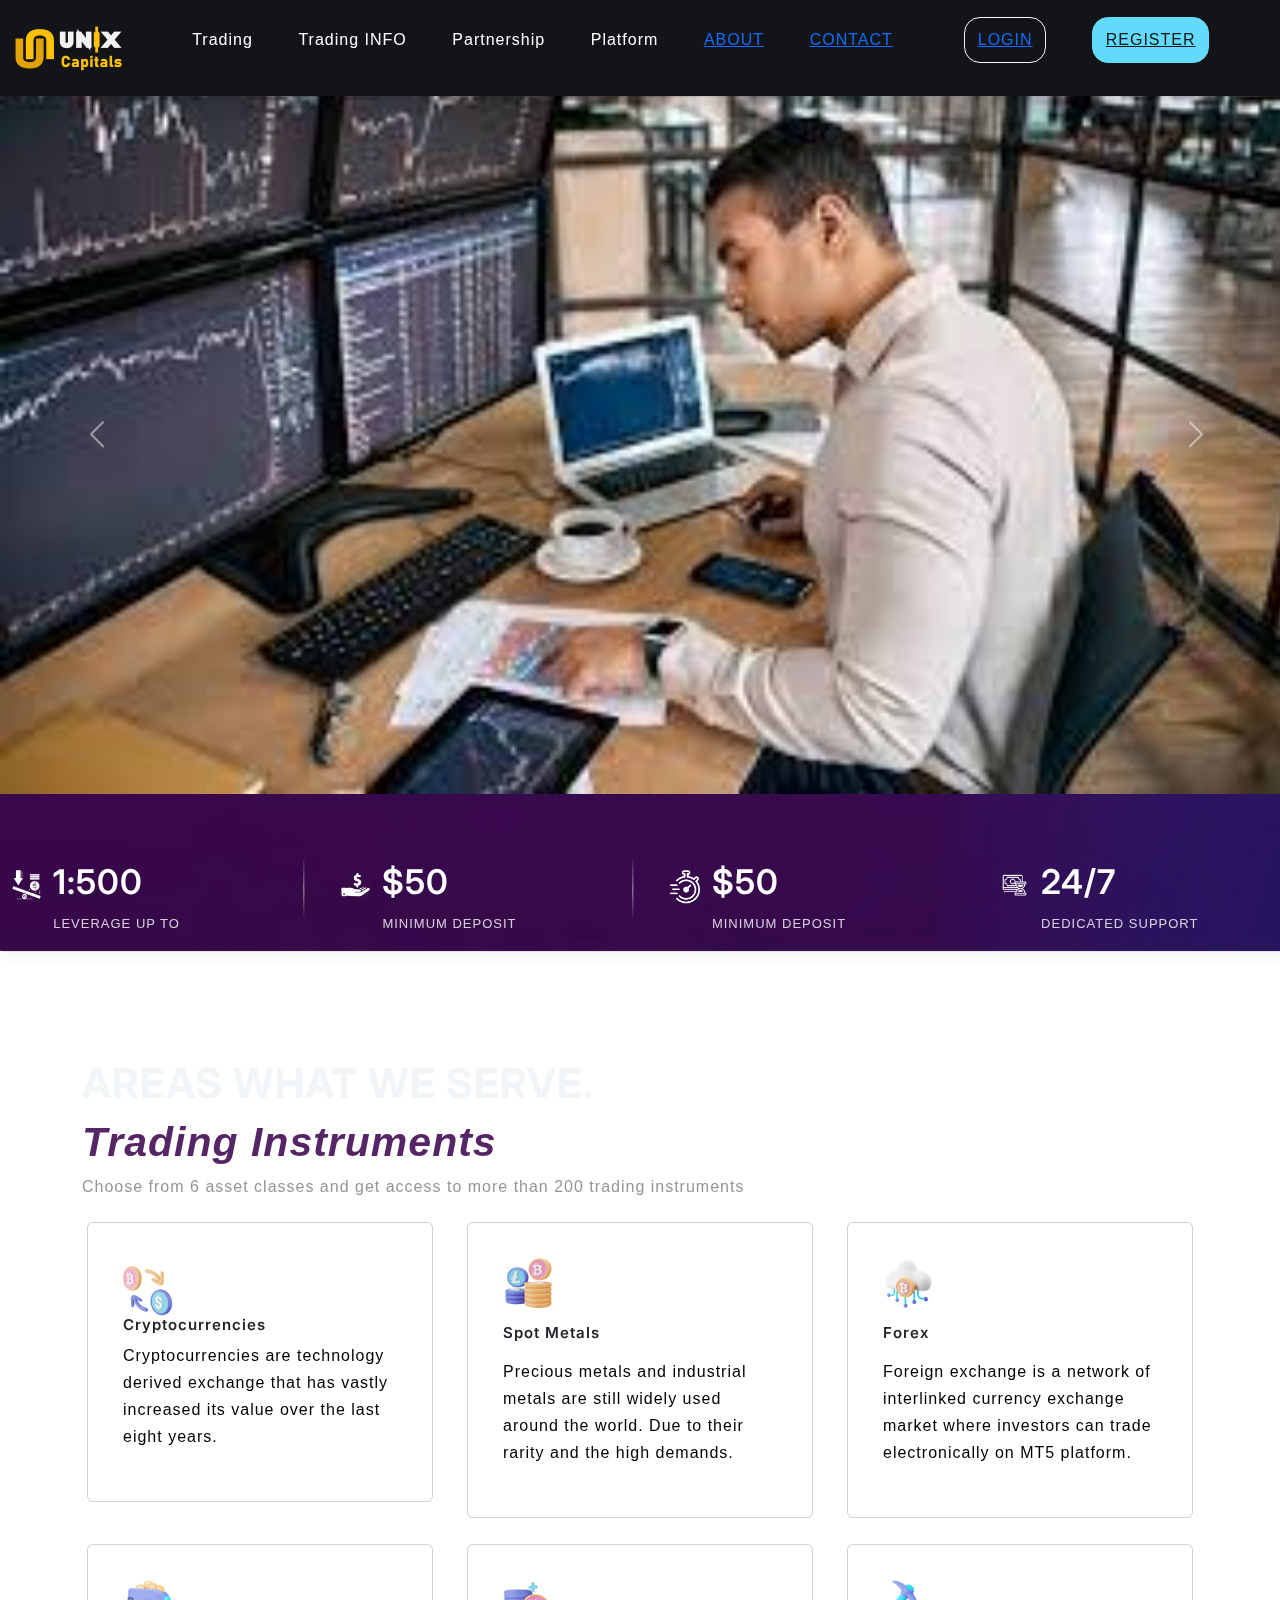
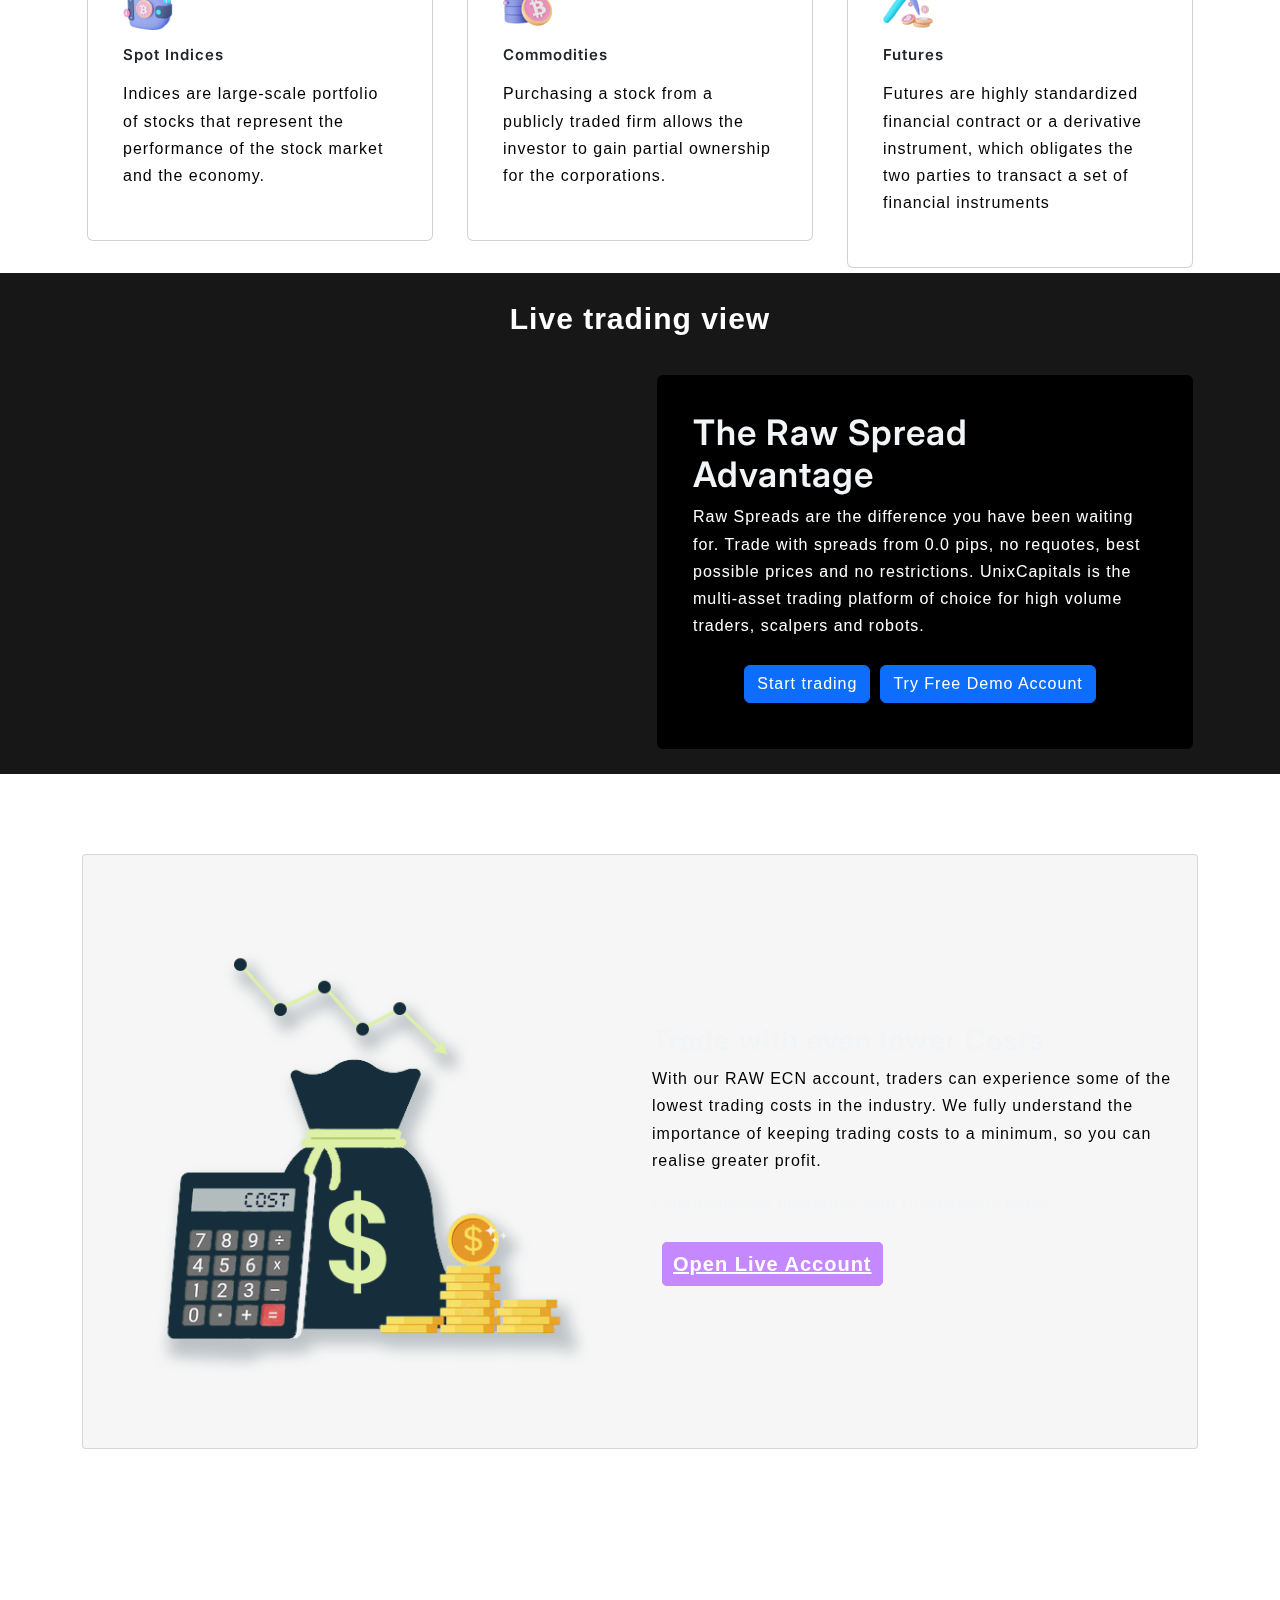
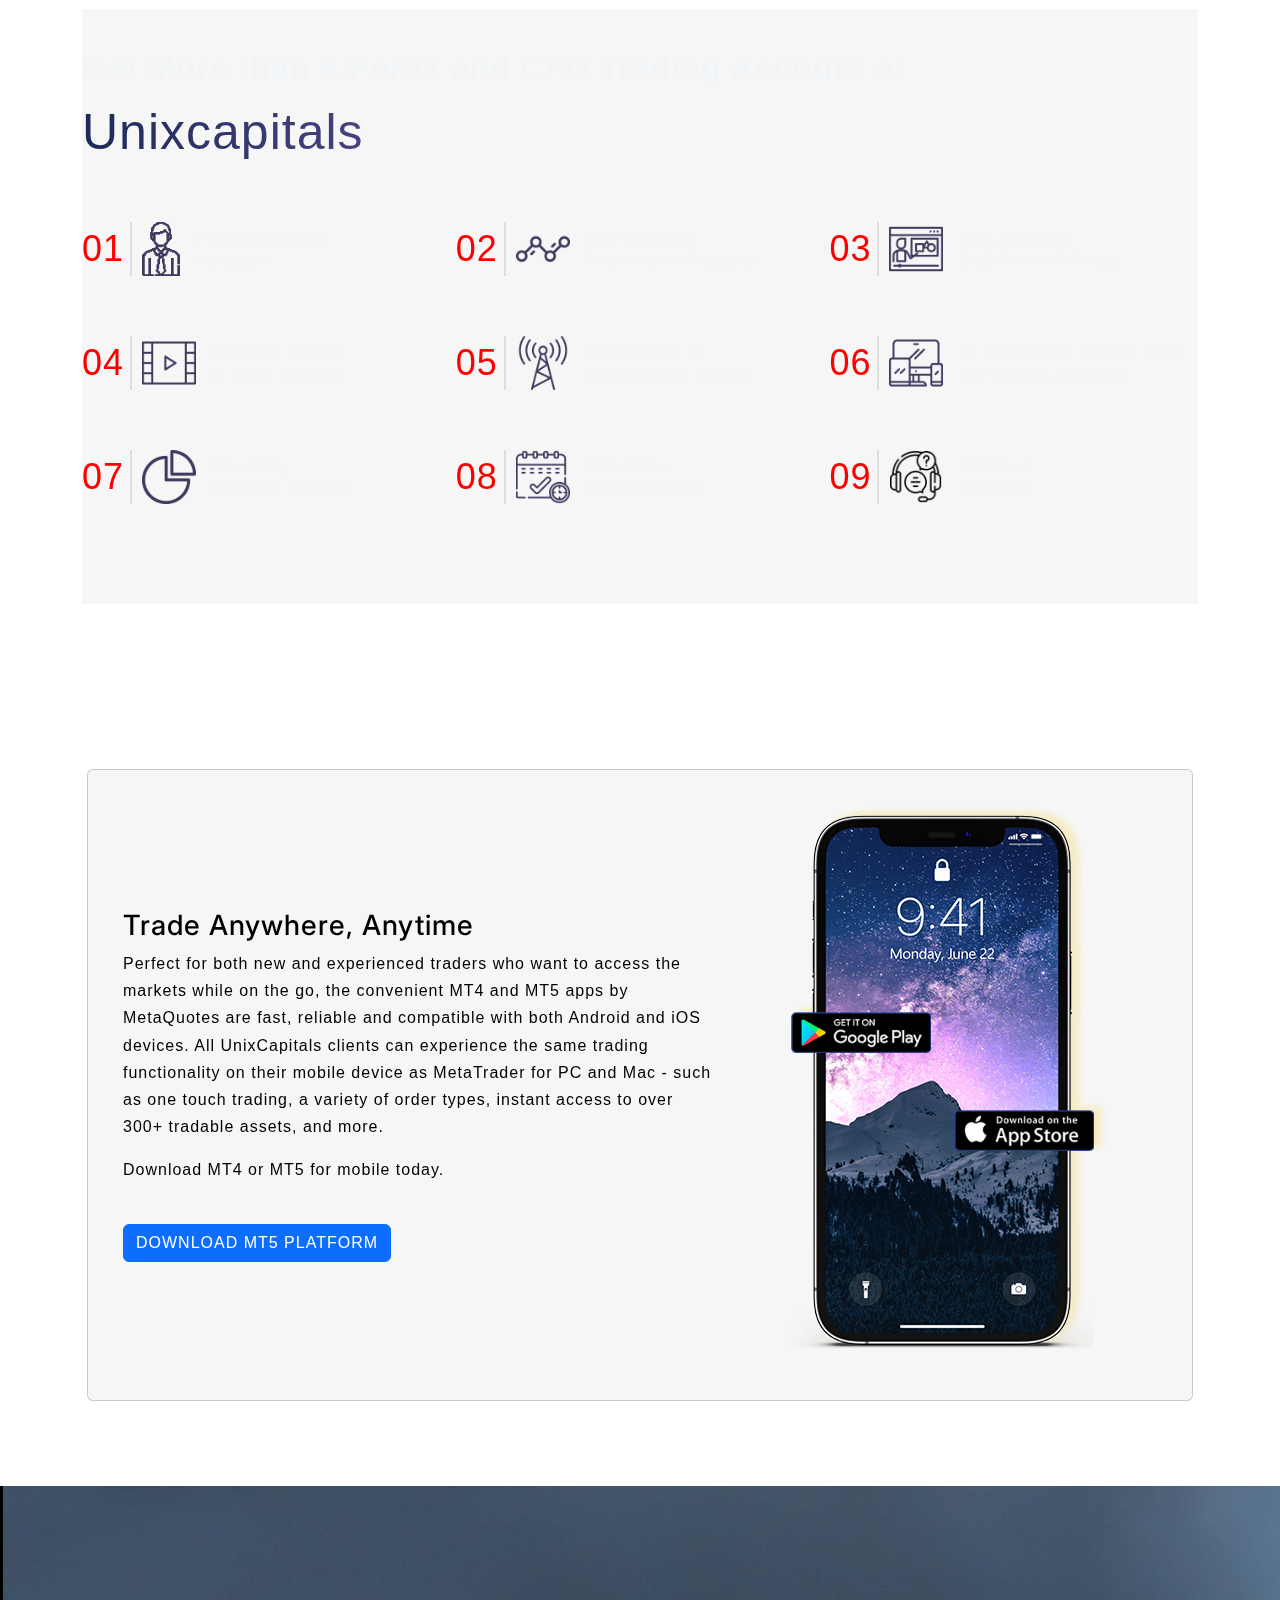
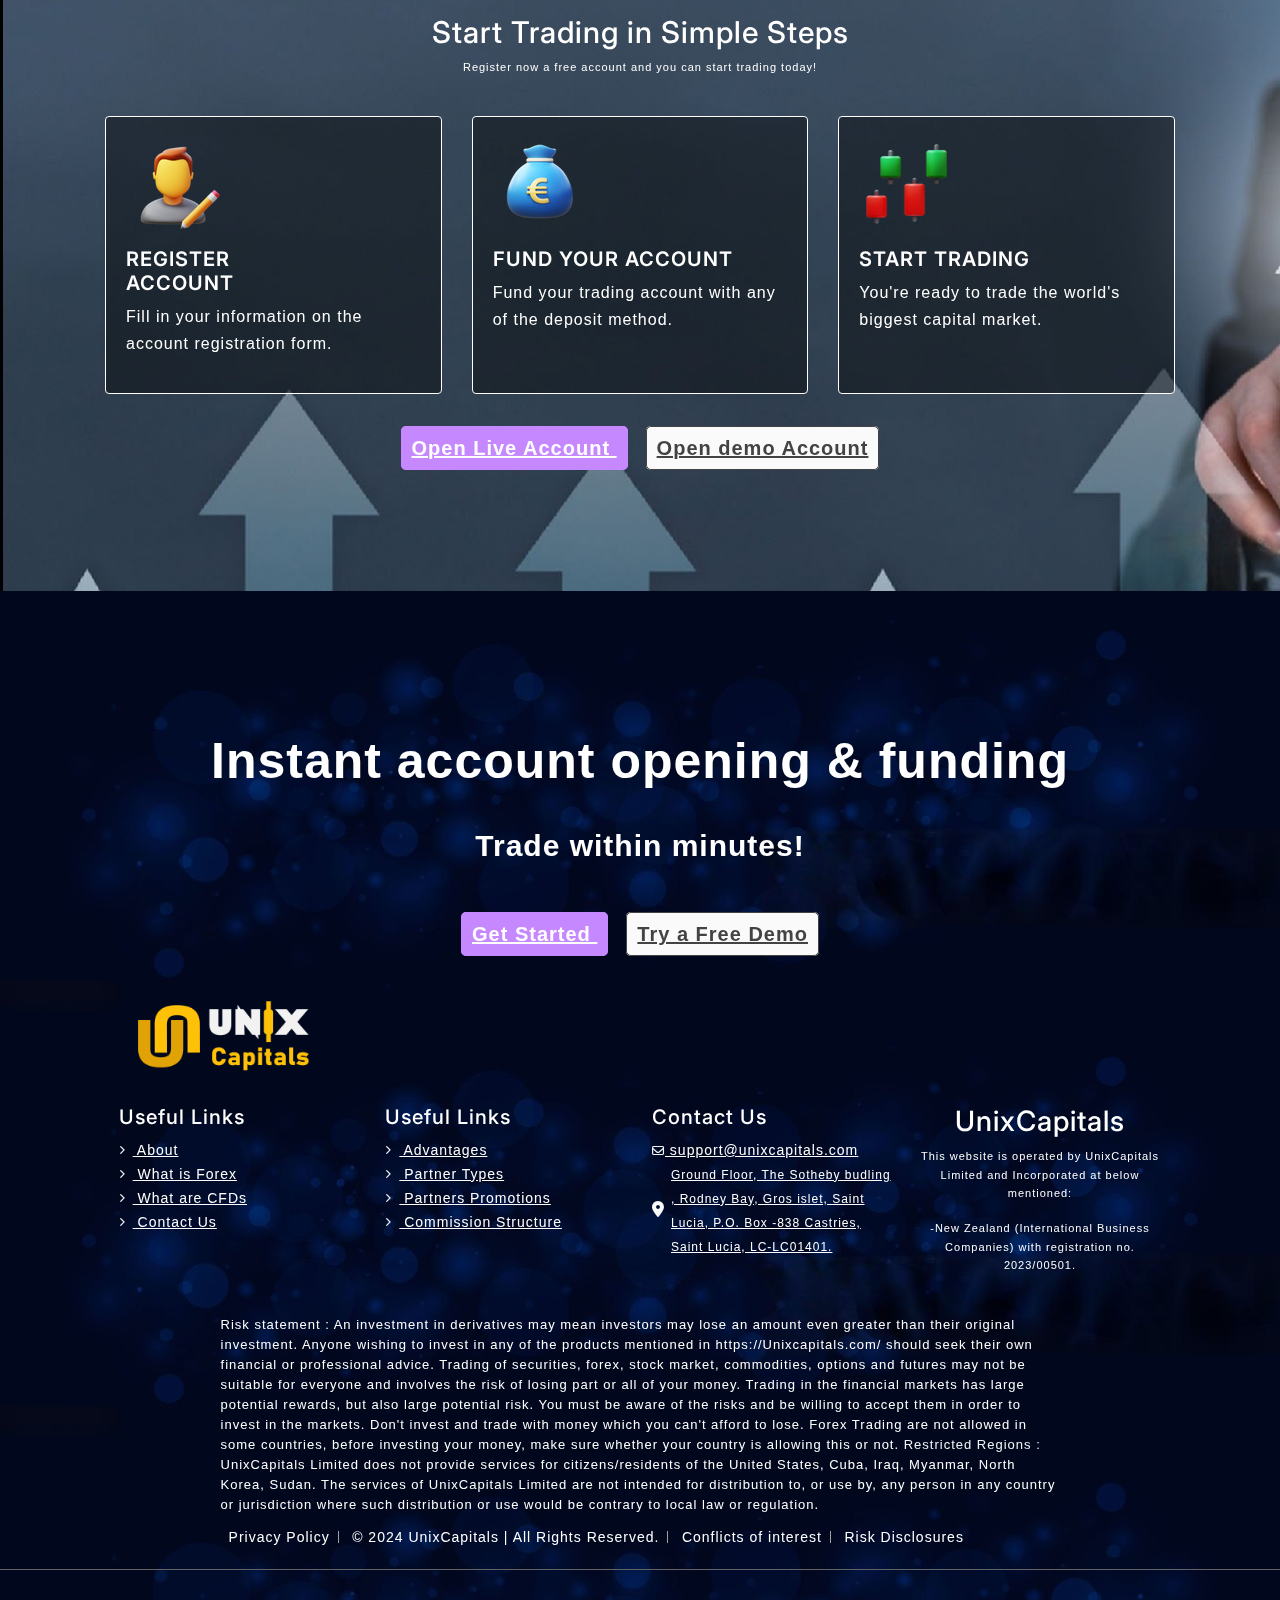
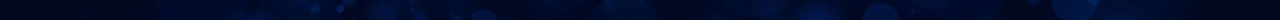
==== index.html @ faac316d "first commit" ====
<!doctype html>
<html lang="en">

<head>
   <meta charset="utf-8">
   <meta name="viewport" content="width=device-width, initial-scale=1, shrink-to-fit=no">
   <meta name="description" content="Theunityfx- A Trusted & Fully Regulated Forex Broker">
   <link href="https://fonts.googleapis.com/css?family=Open+Sans:300,400,700" rel="stylesheet">
   <link rel="icon" type="image/png" href="images/favicon.ico">
   <link rel="stylesheet" href="fonts/icomoon/style.css">
   <link rel="stylesheet" href="css/owl.carousel.min.css">
   <link rel="stylesheet" href="css/bootstrap.min.css">
   <link rel="stylesheet" href="https://use.fontawesome.com/releases/v5.0.13/css/all.css"
      integrity="sha384-DNOHZ68U8hZfKXOrtjWvjxusGo9WQnrNx2sqG0tfsghAvtVlRW3tvkXWZh58N9jp" crossorigin="anonymous">
   <link rel="stylesheet" href="https://cdnjs.cloudflare.com/ajax/libs/font-awesome/6.5.2/css/all.min.css">
   <link rel="stylesheet" href="css/aos.css">
   <link rel="stylesheet" href="css/style.css">
   <link rel="stylesheet" href="css/custom.css">
   <title>UnixCapitals</title>
   <style>
      .gray-card {
         background-color: #8498A7;
         padding: 15px;
         border-radius: 8px;
         box-shadow: 2px 2px 11px rgb(22 46 60 / 4%);
         transition: .5s;
         border: none;
      }

      .gray-card:hover {
         background: #8abaff0d;
      }

      .pricing-feature-icon-wrapper i {
         color: #000;
      }
   </style>
   <script
      type="text/javascript">function googleTranslateElementInit() { new google.translate.TranslateElement({ pageLanguage: 'en' }, 'google_translate_element'); }</script>
   <script type="text/javascript"
      src="//translate.google.com/translate_a/element.js?cb=googleTranslateElementInit"></script>

</head>

<body>
   <div id="deskHeader"></div>


   <section class="toppad hero">


      <section class="blur-section">
         <div class="" style="position: relative;">
            <div id="slides" style="height: 90vh; z-index: 1;"></div>
            <div class="row banner-area-border">
               <div class="col-sm-3">
                  <div>
                     <div class="d-flex align-items-center justify-content-between">
                        <div class="p-3 padd-desk-right mt-3">
                           <div class="row">
                              <div class="col-md-2 col-2 pl-0">
                                 <img src="images/mobile_white.png" class="w-100 mt-md-2 mt-4 pl-2">
                              </div>
                              <div class="col-md-10 col-10 pl-0">
                                 <h3 class="fold-txt-1_mft hide">1:500</h3>
                                 <small class="fold-txt-2_mft">LEVERAGE UP TO</small>

                              </div>
                           </div>
                        </div>
                        <div>
                           <img src="images/line_border.svg">
                        </div>
                     </div>
                  </div>
               </div>
               <div class="col-sm-3">
                  <div>
                     <div class="d-flex align-items-center justify-content-between">
                        <div class="p-3 padd-desk-right mt-3">
                           <div class="row">
                              <div class="col-md-2 col-2 pl-0">
                                 <img src="images/deposit.png" class="w-100 mt-md-2 mt-4 pl-2">
                              </div>
                              <div class="col-md-10 col-10 pl-0">
                                 <h3 class="fold-txt-1_mft hide">$50</h3>
                                 <small class="fold-txt-2_mft">MINIMUM DEPOSIT</small>

                              </div>
                           </div>
                        </div>
                        <div>
                           <img src="images/line_border.svg">
                        </div>
                     </div>
                  </div>
               </div>
               <div class="col-sm-3">
                  <div>
                     <div class="align-items-center justify-content-between">
                        <div class="p-3 padd-desk-right mt-3">
                           <div class="row">
                              <div class="col-md-2 col-2 pl-0">
                                 <img src="images/easy-quick.png" class="w-100 mt-md-2 mt-4 pl-2">
                              </div>
                              <div class="col-md-10 col-10 pl-0">
                                 <h3 class="fold-txt-1_mft hide">$50</h3>
                                 <small class="fold-txt-2_mft">MINIMUM DEPOSIT</small>

                              </div>

                           </div>

                        </div>

                     </div>
                  </div>
               </div>
               <div class="col-sm-3">
                  <div>
                     <div class="align-items-center justify-content-between">
                        <div class="p-3 padd-desk-right mt-3">
                           <div class="row">
                              <div class="col-md-2 col-2 pl-0">
                                 <img src="images/icon2.png" class="w-100 mt-md-2 mt-4 pl-2">
                              </div>
                              <div class="col-md-10 col-10 pl-0">
                                 <h3 class="fold-txt-1_mft hide">24/7</h3>
                                 <small class="fold-txt-2_mft">DEDICATED SUPPORT</small>

                              </div>
                           </div>
                        </div>

                     </div>
                  </div>
               </div>
            </div>
         </div>
      </section>

   </section>

   <section>
      <div class="container">

         <div>
            <h5 class="mb-1" style="font-size: 41px; font-weight: 700;">AREAS WHAT WE SERVE.</h5>
            <small style="color: #562566; font-size: 41px; font-weight: 700; font-style: italic;"
               class="headings ma0 left">Trading Instruments</small>
            <p style="color: #959595;">Choose from 6 asset classes and get access to more than 200 trading instruments
            </p>
         </div>

         <div class="row mt-3">
            <div class="col-md-4 col-sm-6">
               <div class="card card-block">
                  <h4 class="card-title "></h4>
                  <img src="images/1.png" width="50px" height="50px" alt="">
                  <h5 class="card-title">Cryptocurrencies
                  </h5>
                  <p>Cryptocurrencies are technology derived exchange that has vastly increased its value over the last
                     eight years.

                  </p>
               </div>
            </div>
            <div class="col-md-4 col-sm-6">
               <div class="card card-block">

                  <img src="images/2.png" width="50px" height="50px" alt="">
                  <h5 class="card-title  mt-3 mb-3">Spot Metals
                  </h5>
                  <p>Precious metals and industrial metals are still widely used around the world. Due to their rarity
                     and the high demands.

                  </p>
               </div>
            </div>
            <div class="col-md-4 col-sm-6">
               <div class="card card-block">

                  <img src="images/3.png" width="50px" height="50px" alt="">
                  <h5 class="card-title  mt-3 mb-3">Forex
                  </h5>
                  <p>Foreign exchange is a network of interlinked currency exchange market where investors can trade
                     electronically on MT5 platform.

                  </p>
               </div>
            </div>

         </div>
         <div class="row mt-3">
            <div class="col-md-4 col-sm-6">
               <div class="card card-block">

                  <img src="images/4.png" width="50px" height="50px" alt="">
                  <h3 class="card-title mt-3 mb-3">Spot Indices
                  </h3>
                  <p>Indices are large-scale portfolio of stocks that represent the performance of the stock market and
                     the economy.

                  </p>
               </div>
            </div>
            <div class="col-md-4 col-sm-6">
               <div class="card card-block">

                  <img src="images/5.png" width="50px" height="50px" alt="">
                  <h5 class="card-title  mt-3 mb-3">Commodities
                  </h5>
                  <p>Purchasing a stock from a publicly traded firm allows the investor to gain partial ownership for
                     the corporations.

                  </p>
               </div>
            </div>
            <div class="col-md-4 col-sm-6">
               <div class="card card-block">

                  <img src="images/6.png" width="50px" height="50px" alt="">
                  <h5 class="card-title  mt-3 mb-3">Futures
                  </h5>
                  <p>Futures are highly standardized financial contract or a derivative instrument, which obligates the
                     two parties to transact a set of financial instruments

                  </p>
               </div>
            </div>

         </div>
      </div>
   </section>

   <section style="overflow:hidden; background:#171717;  padding:20px 0px">
      <div class="container">
         <div class="row text-center">
            <div class="col-md-12">
               <p style="color:white; font-size: 30px; font-weight: 700; padding-bottom:10px;">Live trading view</p>
            </div>
         </div>
         <div class="row">
            <!-- TradingView Widget BEGIN -->
            <!-- <div class="tradingview-widget-container" style="width: 100%; height: 78px;"> -->

            <!-- TradingView Widget BEGIN -->
            <div class="col-md-6">
               <!-- TradingView Widget BEGIN -->
               <div class="container ml-md-0">
                  <div class="tradingview-widget-container__widget"></div>
                  <div class="tradingview-widget-copyright"><a href="https://www.tradingview.com/"
                        rel="noopener nofollow" target="_blank"></a></div>
                  <script type="text/javascript"
                     src="https://s3.tradingview.com/external-embedding/embed-widget-market-quotes.js" async>
                        {
                           "width": "500",
                              "height": "500",
                                 "symbolsGroups": [
                                    {
                                       "name": "Indices",
                                       "originalName": "Indices",
                                       "symbols": [
                                          {
                                             "name": "FOREXCOM:SPXUSD",
                                             "displayName": "S&P 500 Index"
                                          },
                                          {
                                             "name": "FOREXCOM:NSXUSD",
                                             "displayName": "US 100 Cash CFD"
                                          },
                                          {
                                             "name": "FOREXCOM:DJI",
                                             "displayName": "Dow Jones Industrial Average Index"
                                          },
                                          {
                                             "name": "INDEX:NKY",
                                             "displayName": "Nikkei 225"
                                          },
                                          {
                                             "name": "INDEX:DEU40",
                                             "displayName": "DAX Index"
                                          },
                                          {
                                             "name": "FOREXCOM:UKXGBP",
                                             "displayName": "FTSE 100 Index"
                                          },
                                          {
                                             "name": "TVC:GOLD"
                                          },
                                          {
                                             "name": "BINANCE:ETHUSDT"
                                          },
                                          {
                                             "name": "FX:AUDUSD"
                                          },
                                          {
                                             "name": "BINANCE:BTCUSDT"
                                          },
                                          {
                                             "name": "OANDA:XAUUSD"
                                          }
                                       ]
                                    },
                                    {
                                       "name": "Futures",
                                       "originalName": "Futures",
                                       "symbols": [
                                          {
                                             "name": "CME_MINI:ES1!",
                                             "displayName": "S&P 500"
                                          },
                                          {
                                             "name": "CME:6E1!",
                                             "displayName": "Euro"
                                          },
                                          {
                                             "name": "COMEX:GC1!",
                                             "displayName": "Gold"
                                          },
                                          {
                                             "name": "NYMEX:CL1!",
                                             "displayName": "WTI Crude Oil"
                                          },
                                          {
                                             "name": "NYMEX:NG1!",
                                             "displayName": "Gas"
                                          },
                                          {
                                             "name": "CBOT:ZC1!",
                                             "displayName": "Corn"
                                          }
                                       ]
                                    },
                                    {
                                       "name": "Bonds",
                                       "originalName": "Bonds",
                                       "symbols": [
                                          {
                                             "name": "CBOT:ZB1!",
                                             "displayName": "T-Bond"
                                          },
                                          {
                                             "name": "CBOT:UB1!",
                                             "displayName": "Ultra T-Bond"
                                          },
                                          {
                                             "name": "EUREX:FGBL1!",
                                             "displayName": "Euro Bund"
                                          },
                                          {
                                             "name": "EUREX:FBTP1!",
                                             "displayName": "Euro BTP"
                                          },
                                          {
                                             "name": "EUREX:FGBM1!",
                                             "displayName": "Euro BOBL"
                                          }
                                       ]
                                    },
                                    {
                                       "name": "Forex",
                                       "originalName": "Forex",
                                       "symbols": [
                                          {
                                             "name": "FX:EURUSD",
                                             "displayName": "EUR to USD"
                                          },
                                          {
                                             "name": "FX:GBPUSD",
                                             "displayName": "GBP to USD"
                                          },
                                          {
                                             "name": "FX:USDJPY",
                                             "displayName": "USD to JPY"
                                          },
                                          {
                                             "name": "FX:USDCHF",
                                             "displayName": "USD to CHF"
                                          },
                                          {
                                             "name": "FX:AUDUSD",
                                             "displayName": "AUD to USD"
                                          },
                                          {
                                             "name": "FX:USDCAD",
                                             "displayName": "USD to CAD"
                                          }
                                       ]
                                    }
                                 ],
                                    "showSymbolLogo": true,
                                       "isTransparent": false,
                                          "colorTheme": "dark",
                                             "locale": "en",
                                                "backgroundColor": "#131722"
                        }
                     </script>
               </div>
               <!-- TradingView Widget END -->
            </div>


            <div class="col-md-6">
               <div style="background-color: #000; color: white;" class="card ">
                  <div>
                     <h6 style="font-size: 35px; font-weight: 600;">
                        The Raw Spread Advantage
                     </h6>
                     <p style="color: white ;">
                        Raw Spreads are the difference you have been waiting for. Trade with spreads from 0.0 pips, no
                        requotes, best possible prices and no restrictions. UnixCapitals is the multi-asset trading
                        platform of choice for high volume traders, scalpers and robots.
                     </p>

                     <div class="d-flex align-items-center justify-content-center">
                        <div>
                           <a href="https://office.kaizenmarketfx.com"><button type="button"
                                 class="btn btngs btn-primary">Start trading</button></a>
                        </div>
                        <div>
                           <a href=" https://office.kaizenmarketfx.com/trader/registration"> <button type="button"
                                 class="btn btngs1 btn-primary">Try Free Demo Account</button></a>
                        </div>
                     </div>


                  </div>
               </div>
            </div>

            <!-- TradingView Widget END -->

         </div>
         <!-- TradingView Widget END -->

      </div>
      </div>
   </section>




   <section class="sec-pad-80 service_section">
      <div class="container">
         <div style="background-color:  #F6F6F6 ;" class="card1 ">
            <div class="row align-items-center justify-content-center">
               <div class="col-md-6">
                  <div class="text-center">
                     <img class="img-fluid" src="images/money-bag.png">
                  </div>
               </div>

               <div class="col-md-6">

                  <div data-aos="fade-up" data-aos-delay="200" class="aos-init aos-animate">
                     <h3 class="heading-large fw-600">Trade with even lower Costs</h3>
                     <p>With our RAW ECN account, traders can experience some of the lowest trading costs in the
                        industry.
                        We fully understand the importance of keeping trading costs to a minimum, so you can realise
                        greater profit.</p>
                     <p class="pb-3"><b>Experience the difference with Unixcapitals today.</b></p>
                     <a class="btny1" href="https://office.kaizenmarketfx.com" target="_blank">Open
                        Live Account</a>
                  </div>
               </div>

            </div>
         </div>



      </div>
   </section>

   <section class="sec-pad-80 service_section">
      <div class="container">
         <div style="background-color:  #F6F6F6 ;">

            <div class="row">

               <div class="col-md-12 get_more">
                  <h2 class="text-left">Get More than a Forex and CFD Trading Account at <span>Unixcapitals</span></h2>
                  <ul class="tees">
                     <li><span class="reer">01</span><span><img src="images/employee.png" alt=""></span><span>Personal
                           Account<br>Managers</span></li>
                     <li><span class="reer">02</span><span><img src="images/chart.png" alt=""></span><span>Free Access
                           to<br>Forex
                           Market Research</span></li>
                     <li><span class="reer">03</span><span><img src="images/video-tutorial.png" alt=""></span><span>Free
                           Access
                           to<br>Daily Forex Webinars</span></li>
                     <li><span class="reer">04</span><span><img src="images/video-player.png"
                              alt=""></span><span>Unlimited Access<br>to
                           Video Tutorials</span></li>
                     <li><span class="reer">05</span><span><img src="images/antenna.png" alt=""></span><span>Daily
                           Access to<br>Forex
                           Trading Signals</span></li>
                     <li><span class="reer">06</span><span><img src="images/responsive.png" alt=""></span><span>16
                           Platforms to Choose
                           From.<br>Any Device, Anywhere</span></li>
                     <li><span class="reer">07</span><span><img src="images/pie-chart.png" alt=""></span><span>Free
                           Daily<br>Technical
                           Analysis</span></li>
                     <li><span class="reer">08</span><span><img src="images/calendar.png" alt=""></span><span>Daily
                           Forex<br>Market
                           Outlook</span></li>
                     <li><span class="reer">09</span><span><img src="images/support.png" alt=""></span><span>24/5
                           Hour<br>Live
                           Help</span></li>
                  </ul>
               </div>
            </div>
         </div>



      </div>
      </div>
   </section>






   <section class="sec-pad-80 service_section">
      <div class="container">
         <div style="background-color:  #F6F6F6 ;" class="card  ">
            <div class="row align-items-center justify-content-center">
               <div class="col-md-7">
                  <div class="">
                     <div class="pt-3 pb-3 aos-init aos-animate" data-aos="fade-up" data-aos-delay="200">
                        <h3 class="heading-large text-black">Trade Anywhere, Anytime</h3>
                        <p class="text-black">
                           Perfect for both new and experienced traders who want to access the markets while on the go,
                           the
                           convenient MT4 and MT5 apps by MetaQuotes are fast, reliable and compatible with both Android
                           and
                           iOS devices. All UnixCapitals clients can experience the same trading functionality on their
                           mobile
                           device as MetaTrader for PC and Mac - such as one touch trading, a variety of order types,
                           instant
                           access to over 300+ tradable assets, and more.
                        </p>
                        <p class="text-black pb-4">
                           Download MT4 or MT5 for mobile today.
                        </p>
                        <div>
                           <button type="button" class="btn btngs btn-primary">DOWNLOAD MT5 PLATFORM</button>

                        </div>
                     </div>
                  </div>

               </div>
               <div class="col-md-5">
                  <div>
                     <img class="img-fluid" src="images/app-d-mob.png">
                  </div>
               </div>

            </div>
         </div>



      </div>
   </section>








   <!-- <section class="service_section padding " style="background-image: url(images/bg-2.png);" >
      <div class="container-fluid">
         <div class="row">
           
            <div class="col-md-10 mx-auto">

               <div class="row align-items-center">
                  <div class="col-md-7" >
                  <div class="row align-items-center">
                     <div class="col-md-4">
                        <div
                        style="transform: translate3d(0px, 0px, 0px) scale3d(1, 1, 1) rotateX(0deg) rotateY(0deg) rotateZ(0deg) skew(0deg, 0deg); opacity: 1;  transform-style: preserve-3d; "
                        class="pricing-plan" >
                        <div  class="pricing-content">
                           <div class="pricing-content-top">
                              <div class="pricing-icon-wrapper">
                                
                              </div>
                              <div class="heading-xsmall text-color-white">ROOKIE ACCOUNT</div>
                              <div class="margin-vertical margin-xxsmall">
                                 <div class="heading-xxlarge text-color-white">$200<span class="heading-medium">/mo</span>
                                 </div>
                              </div>
                              <div class="text-size-regular text-color-white">Min Deposit</div>
                              <div class="pricing-divider"></div>
                              <div class="text-size-regular text-weight-semibold text-color-white">Includes:</div>
                              <div class="pricing-feature-list">
                                 <div id="w-node-_59942d17-95fd-7f0c-c083-635f474106d8-bb86201c" class="pricing-feature">
                                    <div class="pricing-feature-icon-wrapper">
                                       <i class="fa fa-check"></i>
                                    </div>
                                    <div class="text-size-regular text-color-white">Spread: 2 pips</div>
                                 </div>
                                 <div id="w-node-_59942d17-95fd-7f0c-c083-635f474106de-bb86201c" class="pricing-feature">
                                    <div class="pricing-feature-icon-wrapper">
                                       <i class="fa fa-times"></i>
                                    </div>
                                    <div class="text-size-regular text-color-white">Commission: No</div>
                                 </div>
                                 <div id="w-node-_59942d17-95fd-7f0c-c083-635f474106e4-bb86201c" class="pricing-feature">
                                    <div class="pricing-feature-icon-wrapper">
                                       <i class="fa fa-check"></i>
                                    </div>
                                    <div class="text-size-regular text-color-white">Leverage: 1:400</div>
                                 </div>
                                 <div id="w-node-_59942d17-95fd-7f0c-c083-635f474106e4-bb86201c" class="pricing-feature">
                                    <div class="pricing-feature-icon-wrapper">
                                       <i class="fa fa-check"></i>
                                    </div>
                                    <div class="text-size-regular text-color-white">EA Allowed: Yes</div>
                                 </div>
                                 <div id="w-node-_59942d17-95fd-7f0c-c083-635f474106e4-bb86201c" class="pricing-feature">
                                    <div class="pricing-feature-icon-wrapper">
                                       <i class="fa fa-check"></i>
                                    </div>
                                    <div class="text-size-regular text-color-white">Swap Charges: Yes</div>
                                 </div>
                                 <div id="w-node-_59942d17-95fd-7f0c-c083-635f474106e4-bb86201c" class="pricing-feature">
                                    <div class="pricing-feature-icon-wrapper">
                                       <i class="fa fa-times"></i>
                                    </div>
                                    <div class="text-size-regular text-color-white">SCALLPING: No</div>
                                 </div>
                                 <div id="w-node-_59942d17-95fd-7f0c-c083-635f474106e4-bb86201c" class="pricing-feature">
                                    <div class="pricing-feature-icon-wrapper">
                                       <i class="fa fa-check"></i>
                                    </div>
                                    <div class="text-size-regular text-color-white">MARGINE CALL: 100%</div>
                                 </div>
                                 <div id="w-node-_59942d17-95fd-7f0c-c083-635f474106e4-bb86201c" class="pricing-feature">
                                    <div class="pricing-feature-icon-wrapper">
                                       <i class="fa fa-check"></i>
                                    </div>
                                    <div class="text-size-regular text-color-white">STOP OUT LEVEL: 50%</div>
                                 </div>
                                 <div id="w-node-_59942d17-95fd-7f0c-c083-635f474106e4-bb86201c" class="pricing-feature">
                                    <div class="pricing-feature-icon-wrapper">
                                       <i class="fa fa-check"></i>
                                    </div>
                                    <div class="text-size-regular text-color-white">ACCOUNT MANAGER: Yes</div>
                                 </div>
                               
                              </div>
                           </div>
                           <a href="https://office.kaizenmarketfx.com/trader/registration
      " class="w-button">Get started</a>
                        </div>
                     </div>
                     </div>
                     <div class="col-md-4">
                        <div
                        style="transform: translate3d(0px, 0px, 0px) scale3d(1, 1, 1) rotateX(0deg) rotateY(0deg) rotateZ(0deg) skew(0deg, 0deg); opacity: 1; transform-style: preserve-3d;"
                        class="pricing-plan">
                        <div class="pricing-content">
                           <div class="pricing-content-top">
                              <div class="pricing-icon-wrapper">
                                 
                              </div>
                              <div class="heading-xsmall text-color-white">CLASSIC ACCOUNT</div>
                              <div class="margin-vertical margin-xxsmall">
                                 <div class="heading-xxlarge text-color-white">$500<span class="heading-medium">/mo</span>
                                 </div>
                              </div>
                              <div class="text-size-regular text-color-white">Min Deposit</div>
                              <div class="pricing-divider"></div>
                              <div class="text-size-regular text-weight-semibold text-color-white">Includes:</div>
                              <div class="pricing-feature-list">
                                 <div id="w-node-_59942d17-95fd-7f0c-c083-635f474106d8-bb86201c" class="pricing-feature">
                                    <div class="pricing-feature-icon-wrapper">
                                       <i class="fa fa-check"></i>
                                    </div>
                                    <div class="text-size-regular text-color-white">Spread: 1.5 pips</div>
                                 </div>
                                 <div id="w-node-_59942d17-95fd-7f0c-c083-635f474106de-bb86201c" class="pricing-feature">
                                    <div class="pricing-feature-icon-wrapper">
                                       <i class="fa fa-times"></i>
                                    </div>
                                    <div class="text-size-regular text-color-white">Commission: No</div>
                                 </div>
                                 <div id="w-node-_59942d17-95fd-7f0c-c083-635f474106e4-bb86201c" class="pricing-feature">
                                    <div class="pricing-feature-icon-wrapper">
                                       <i class="fa fa-check"></i>
                                    </div>
                                    <div class="text-size-regular text-color-white">Leverage: 1:500</div>
                                 </div>
                                 <div id="w-node-_59942d17-95fd-7f0c-c083-635f474106e4-bb86201c" class="pricing-feature">
                                    <div class="pricing-feature-icon-wrapper">
                                       <i class="fa fa-check"></i>
                                    </div>
                                    <div class="text-size-regular text-color-white">EA Allowed: Yes</div>
                                 </div>
                                 <div id="w-node-_59942d17-95fd-7f0c-c083-635f474106e4-bb86201c" class="pricing-feature">
                                    <div class="pricing-feature-icon-wrapper">
                                       <i class="fa fa-check"></i>
                                    </div>
                                    <div class="text-size-regular text-color-white">Swap Charges: Yes</div>
                                 </div>
                                 <div id="w-node-_59942d17-95fd-7f0c-c083-635f474106e4-bb86201c" class="pricing-feature">
                                    <div class="pricing-feature-icon-wrapper">
                                       <i class="fa fa-times"></i>
                                    </div>
                                    <div class="text-size-regular text-color-white">SCALLPING: No</div>
                                 </div>
                                 <div id="w-node-_59942d17-95fd-7f0c-c083-635f474106e4-bb86201c" class="pricing-feature">
                                    <div class="pricing-feature-icon-wrapper">
                                       <i class="fa fa-check"></i>
                                    </div>
                                    <div class="text-size-regular text-color-white">MARGINE CALL: 100%</div>
                                 </div>
                                 <div id="w-node-_59942d17-95fd-7f0c-c083-635f474106e4-bb86201c" class="pricing-feature">
                                    <div class="pricing-feature-icon-wrapper">
                                       <i class="fa fa-check"></i>
                                    </div>
                                    <div class="text-size-regular text-color-white">STOP OUT LEVEL: 50%</div>
                                 </div>
                                 <div id="w-node-_59942d17-95fd-7f0c-c083-635f474106e4-bb86201c" class="pricing-feature">
                                    <div class="pricing-feature-icon-wrapper">
                                       <i class="fa fa-check"></i>
                                    </div>
                                    <div class="text-size-regular text-color-white">ACCOUNT MANAGER: Yes</div>
                                 </div>
                                
      
                              </div>
                           </div>
                           <a href="https://office.kaizenmarketfx.com/trader/registration
      " class="w-button">Get started</a>
                        </div>
                     </div>
                     </div>
                     <div class="col-md-4">
                        <div  style="transform: translate3d(0px, 0px, 0px) scale3d(1, 1, 1) rotateX(0deg) rotateY(0deg) rotateZ(0deg) skew(0deg, 0deg); opacity: 1;  transform-style: preserve-3d; " class="pricing-plan most-popular" style="background-color: transparent">
                           <div class="pricing-content">
                              <div class="pricing-content-top">
                                 <div class="pricing-icon-wrapper">
                                
                                 </div>
                                 <div class="heading-xsmall text-white">STANDARD  ACCOUNT</div>
                                 <div class="margin-vertical margin-xxsmall">
                                    <div class="heading-xxlarge text-white">$3000<span class="heading-medium">/mo</span></div>
                                 </div>
                                 <div class="text-size-regular text-white">Min Deposit</div>
                                 <div class="pricing-divider is-most-popular "></div>
                                 <div class="text-size-regular text-weight-semibold text-white">Includes:</div>
                                 <div class="pricing-feature-list">
                                    <div id="w-node-_59942d17-95fd-7f0c-c083-635f474106d8-bb86201c" class="pricing-feature">
                                       <div class="pricing-feature-icon-wrapper">
                                          <i class="fa fa-check"></i>
                                       </div>
                                       <div class="text-size-regular text-white">Spread: 0.8 pips</div>
                                    </div>
                                    <div id="w-node-_59942d17-95fd-7f0c-c083-635f474106de-bb86201c" class="pricing-feature">
                                       <div class="pricing-feature-icon-wrapper">
                                          <i class="fa fa-times"></i>
                                       </div>
                                       <div class="text-size-regular text-white">Commission: No</div>
                                    </div>
                                    <div id="w-node-_59942d17-95fd-7f0c-c083-635f474106e4-bb86201c" class="pricing-feature">
                                       <div class="pricing-feature-icon-wrapper">
                                          <i class="fa fa-check"></i>
                                       </div>
                                       <div class="text-size-regular text-white">Leverage: 1:500</div>
                                    </div>
                                    <div id="w-node-_59942d17-95fd-7f0c-c083-635f474106e4-bb86201c" class="pricing-feature">
                                       <div class="pricing-feature-icon-wrapper">
                                          <i class="fa fa-check"></i>
                                       </div>
                                       <div class="text-size-regular text-white">EA Allowed: Yes</div>
                                    </div>
                                    <div id="w-node-_59942d17-95fd-7f0c-c083-635f474106e4-bb86201c" class="pricing-feature">
                                       <div class="pricing-feature-icon-wrapper">
                                          <i class="fa fa-times"></i>
                                       </div>
                                       <div class="text-size-regular text-white">Swap Charges: No</div>
                                    </div>
                                    <div id="w-node-_59942d17-95fd-7f0c-c083-635f474106e4-bb86201c" class="pricing-feature">
                                       <div class="pricing-feature-icon-wrapper">
                                          <i class="fa fa-times"></i>
                                       </div>
                                       <div class="text-size-regular text-color-white">SCALLPING: No</div>
                                    </div>
                                    <div id="w-node-_59942d17-95fd-7f0c-c083-635f474106e4-bb86201c" class="pricing-feature">
                                       <div class="pricing-feature-icon-wrapper">
                                          <i class="fa fa-check"></i>
                                       </div>
                                       <div class="text-size-regular text-color-white">MARGINE CALL: 100%</div>
                                    </div>
                                    <div id="w-node-_59942d17-95fd-7f0c-c083-635f474106e4-bb86201c" class="pricing-feature">
                                       <div class="pricing-feature-icon-wrapper">
                                          <i class="fa fa-check"></i>
                                       </div>
                                       <div class="text-size-regular text-color-white">STOP OUT LEVEL: 50%</div>
                                    </div>
                                    <div id="w-node-_59942d17-95fd-7f0c-c083-635f474106e4-bb86201c" class="pricing-feature">
                                       <div class="pricing-feature-icon-wrapper">
                                          <i class="fa fa-check"></i>
                                       </div>
                                       <div class="text-size-regular text-color-white">ACCOUNT MANAGER: Yes</div>
                                    </div>
                                 
                                   
                                 </div>
                              </div>
                              <a href="https://office.kaizenmarketfx.com/trader/registration
         " class="w-button w-button2">Get started</a>
                           </div>
                        </div>
                     </div>
               
                 
                 
               </div>
                 
            </div>
            <div class="col-md-5" >
                  
               <div class="row align-items-center">
                  <div class="col-md-6">
                     <div
                     style="transform: translate3d(0px, 0px, 0px) scale3d(1, 1, 1) rotateX(0deg) rotateY(0deg) rotateZ(0deg) skew(0deg, 0deg); opacity: 1; transform-style: preserve-3d;"
                     class="pricing-plan">
                     <div class="pricing-content">
                        <div class="pricing-content-top">
                           <div class="pricing-icon-wrapper">
                           </div>
                           <div class="heading-xsmall text-color-white">VIP ACCOUNT</div>
                           <div class="margin-vertical margin-xxsmall">
                              <div class="heading-xxlarge text-color-white">$10000<span class="heading-medium">/mo</span>
                              </div>
                           </div>
                           <div class="text-size-regular text-color-white">Min Deposit</div>
                           <div class="pricing-divider"></div>
                           <div class="text-size-regular text-weight-semibold text-color-white">Includes:</div>
                           <div class="pricing-feature-list">
                              <div id="w-node-_59942d17-95fd-7f0c-c083-635f474106d8-bb86201c" class="pricing-feature">
                                 <div class="pricing-feature-icon-wrapper">
                                    <i class="fa fa-check"></i>
                                 </div>
                                 <div class="text-size-regular text-color-white">Spread: 0.0 pips</div>
                              </div>
                              <div id="w-node-_59942d17-95fd-7f0c-c083-635f474106de-bb86201c" class="pricing-feature">
                                 <div class="pricing-feature-icon-wrapper">
                                    <i class="fa fa-times"></i>
                                 </div>
                                 <div class="text-size-regular text-color-white">Commission: No</div>
                              </div>
                              <div id="w-node-_59942d17-95fd-7f0c-c083-635f474106e4-bb86201c" class="pricing-feature">
                                 <div class="pricing-feature-icon-wrapper">
                                    <i class="fa fa-check"></i>
                                 </div>
                                 <div class="text-size-regular text-color-white">Leverage: 1:800</div>
                              </div>
                              <div id="w-node-_59942d17-95fd-7f0c-c083-635f474106e4-bb86201c" class="pricing-feature">
                                 <div class="pricing-feature-icon-wrapper">
                                    <i class="fa fa-check"></i>
                                 </div>
                                 <div class="text-size-regular text-color-white">EA Allowed: Yes</div>
                              </div>
                              <div id="w-node-_59942d17-95fd-7f0c-c083-635f474106e4-bb86201c" class="pricing-feature">
                                 <div class="pricing-feature-icon-wrapper">
                                    <i class="fa fa-check"></i>
                                 </div>
                                 <div class="text-size-regular text-color-white">Swap Charges: Yes</div>
                              </div>
                              <div id="w-node-_59942d17-95fd-7f0c-c083-635f474106e4-bb86201c" class="pricing-feature">
                                 <div class="pricing-feature-icon-wrapper">
                                    <i class="fa fa-times"></i>
                                 </div>
                                 <div class="text-size-regular text-color-white">SCALLPING: No</div>
                              </div>
                              <div id="w-node-_59942d17-95fd-7f0c-c083-635f474106e4-bb86201c" class="pricing-feature">
                                 <div class="pricing-feature-icon-wrapper">
                                    <i class="fa fa-check"></i>
                                 </div>
                                 <div class="text-size-regular text-color-white">MARGINE CALL: 100%</div>
                              </div>
                              <div id="w-node-_59942d17-95fd-7f0c-c083-635f474106e4-bb86201c" class="pricing-feature">
                                 <div class="pricing-feature-icon-wrapper">
                                    <i class="fa fa-check"></i>
                                 </div>
                                 <div class="text-size-regular text-color-white">STOP OUT LEVEL: 50%</div>
                              </div>
                              <div id="w-node-_59942d17-95fd-7f0c-c083-635f474106e4-bb86201c" class="pricing-feature">
                                 <div class="pricing-feature-icon-wrapper">
                                    <i class="fa fa-check"></i>
                                 </div>
                                 <div class="text-size-regular text-color-white">ACCOUNT MANAGER: Yes</div>
                              </div>
                              
                           </div>
                        </div>
                        <a href="https://office.kaizenmarketfx.com/trader/registration
   " class="w-button">Get started</a>
                     </div>
                  </div>
                


                 
                  </div>
                  <div class="col-md-6">
                     <div
                     style="transform: translate3d(0px, 0px, 0px) scale3d(1, 1, 1) rotateX(0deg) rotateY(0deg) rotateZ(0deg) skew(0deg, 0deg); opacity: 1; transform-style: preserve-3d;"
                     class="pricing-plan">
                     <div class="pricing-content">
                        <div class="pricing-content-top">
                              
                           <div class="heading-xsmall text-color-white">ELITE ACCOUNT</div>
                           <div class="margin-vertical margin-xxsmall">
                              <div class="heading-xxlarge text-color-white">$5000<span class="heading-medium">/mo</span>
                              </div>
                           </div>
                           <div class="text-size-regular text-color-white">Min Deposit</div>
                           <div class="pricing-divider"></div>
                           <div class="text-size-regular text-weight-semibold text-color-white">Includes:</div>
                           <div class="pricing-feature-list">
                              <div id="w-node-_59942d17-95fd-7f0c-c083-635f474106d8-bb86201c" class="pricing-feature">
                                 <div class="pricing-feature-icon-wrapper">
                                    <i class="fa fa-check"></i>
                                 </div>
                                 <div class="text-size-regular text-color-white">Spread: 0.0 pips</div>
                              </div>
                              <div id="w-node-_59942d17-95fd-7f0c-c083-635f474106de-bb86201c" class="pricing-feature">
                                 <div class="pricing-feature-icon-wrapper">
                                    <i class="fa fa-times"></i>
                                 </div>
                                 <div class="text-size-regular text-color-white">Commission: No</div>
                              </div>
                              <div id="w-node-_59942d17-95fd-7f0c-c083-635f474106e4-bb86201c" class="pricing-feature">
                                 <div class="pricing-feature-icon-wrapper">
                                    <i class="fa fa-check"></i>
                                 </div>
                                 <div class="text-size-regular text-color-white">Leverage: 1:800</div>
                              </div>
                              <div id="w-node-_59942d17-95fd-7f0c-c083-635f474106e4-bb86201c" class="pricing-feature">
                                 <div class="pricing-feature-icon-wrapper">
                                    <i class="fa fa-check"></i>
                                 </div>
                                 <div class="text-size-regular text-color-white">EA Allowed: Yes</div>
                              </div>
                              <div id="w-node-_59942d17-95fd-7f0c-c083-635f474106e4-bb86201c" class="pricing-feature">
                                 <div class="pricing-feature-icon-wrapper">
                                    <i class="fa fa-check"></i>
                                 </div>
                                 <div class="text-size-regular text-color-white">Swap Charges: Yes</div>
                              </div>
                              <div id="w-node-_59942d17-95fd-7f0c-c083-635f474106e4-bb86201c" class="pricing-feature">
                                 <div class="pricing-feature-icon-wrapper">
                                    <i class="fa fa-times"></i>
                                 </div>
                                 <div class="text-size-regular text-color-white">SCALLPING: No</div>
                              </div>
                              <div id="w-node-_59942d17-95fd-7f0c-c083-635f474106e4-bb86201c" class="pricing-feature">
                                 <div class="pricing-feature-icon-wrapper">
                                    <i class="fa fa-check"></i>
                                 </div>
                                 <div class="text-size-regular text-color-white">MARGINE CALL: 100%</div>
                              </div>
                              <div id="w-node-_59942d17-95fd-7f0c-c083-635f474106e4-bb86201c" class="pricing-feature">
                                 <div class="pricing-feature-icon-wrapper">
                                    <i class="fa fa-check"></i>
                                 </div>
                                 <div class="text-size-regular text-color-white">STOP OUT LEVEL: 50%</div>
                              </div>
                              <div id="w-node-_59942d17-95fd-7f0c-c083-635f474106e4-bb86201c" class="pricing-feature">
                                 <div class="pricing-feature-icon-wrapper">
                                    <i class="fa fa-check"></i>
                                 </div>
                                 <div class="text-size-regular text-color-white">ACCOUNT MANAGER: Yes</div>
                              </div>
                              
                           </div>
                        </div>
                        <a href="https://office.kaizenmarketfx.com/trader/registration
   " class="w-button">Get started</a>
                     </div>
                  </div>
              
                 
                 
                 
                  </div>
               </div>
            </div>
               </div>
            </div>
          
         </div>
        
      </div>
   </section> -->

   <!-- 
<section>
   <div class="container">
   <div class="row">
      <div class="col-xl-12">
         <div class="text-center mt-md-5">
            <h2 style="color: black; font-size: 60px; font-weight: 600;">
               

               Certificate
            </h2>
            <img class="img-fluid" src="images/kaizen-markets.jpg" alt="">
         </div>
      </div>

   </div>
   </div>
</section> -->




   <section class="sec-pad-80 service_section"
      style=" background-color: #000;background-image: url(images/footer-ban.png);">
      <div class="container" style="background: transparent; border-radius: 3rem; padding: 3rem 2rem;">
         <div class="row pb-2">
            <div class="col-md-12 text-center">

               <h3 class="black fw-800 font2 text-white">Start Trading in Simple Steps</h3>
               <p class="fs-16 text-white">Register now a free account and you can start trading today! </p>
            </div>
         </div>
         <!-- <div class="row pt-4 aos-init aos-animate" data-aos="fade-up" data-aos-delay="200"> -->
         <div class="row">
            <div class="col-md-4 d-flex align-items-stretch">
               <div class="card1 bgt">
                  <img class="mb-3 with" src="images/user.png">
                  <h5 class="fw-600 text-black" style="color: #fff !important;">REGISTER <br> ACCOUNT</h5>
                  <p class="text-black" style="color: #fff !important;">Fill in your information on the account
                     registration form.</p>
               </div>
            </div>
            <div class="col-md-4 d-flex align-items-stretch">
               <div class="card1 bgt">
                  <img class="mb-3 with" src="images/fund.png">
                  <h5 class="fw-600 text-black" style="color: #fff !important;">FUND YOUR ACCOUNT</h5>
                  <p class="text-black" style="color: #fff !important;">Fund your trading account with any of the
                     deposit method.</p>
               </div>
            </div>
            <div class="col-md-4 d-flex align-items-stretch">
               <div class="card1 bgt">
                  <img class="mb-3 with" src="images/trading1.png">
                  <h5 class="fw-600 text-black" style="color: #fff !important;">START TRADING</h5>
                  <p class="text-black" style="color: #fff !important;">You're ready to trade the world's biggest
                     capital market.</p>
               </div>
            </div>
         </div>
         <div class="row pt-4">
            <div class="col-md-12 text-center c-btn-mng">
               <div class="text-center">
                  <a class="btny1 mr-2 mb-2" href="https://office.kaizenmarketfx.comlogin
                  " target="_blank">Open
                     Live
                     Account </a>
                  <a class="btng1 mb-2" href="https://office.kaizenmarketfx.com/trader/registration
                  " target="_blank" style="background-color: #fafafa;color: #434343;border: 1px solid #434343;">Open
                     demo Account </a>
               </div>
            </div>
         </div>
      </div>
   </section>

   <div id="mFooter"></div>
   <script src="js/jquery-3.3.1.min.js"></script>
   <script src="js/popper.min.js"></script>
   <script src="js/bootstrap.min.js"></script>
   <script src="js/jquery.sticky.js"></script>
   <script src="js/owl.carousel.min.js"></script>
   <script src="js/main.js"></script>
   <script src="js/jquery.typer.js"></script>
   <script src="js/aos.js"></script>

   <script>
      var roles = ['<span class="an-color1"> Forex </span>', '<span class="an-color2"> Indices </span>', '<span class="an-color3"> CFDs </span>', '<span class="an-color1"> Metals </span>'];
      var roleId = 0;

      window.setInterval(function () {
         $('#role').html(roles[roleId]);
         roleId = roleId + 1;
         if (roleId >= roles.length) { roleId = 0; }
      }, 1000);

   </script>
</body>

</html>
---- css/style.css ----
@import url('https://fonts.googleapis.com/css2?family=Inter:wght@100;200;300;400;500;600;700;800;900&display=swap');

html {
  scroll-behavior: smooth;
}

body {
  font-family: 'Inter', sans-serif;
  background-color: #fff;

  position: relative;
}

body:before {
  content: "";
  position: absolute;
  top: 0;
  left: 0;
  right: 0;
  bottom: 0;
  background: rgba(0, 0, 0, 0.5);
  -webkit-transition: .3s all ease;
  -o-transition: .3s all ease;
  transition: .3s all ease;
  opacity: 0;
  visibility: hidden;
  z-index: 1;
}

body.offcanvas-menu:before {
  opacity: 1;
  visibility: visible;
}

a {
  color: inherit;
}

a:hover {
  color: inherit;
}

p {
  line-height: 1.7;
  font-size: 16px;
  /* max-width: 600px; */
  /* margin: 0 auto; */
  color: #000000;
}

input {
  outline: none;
}

h1,
h2,
h3,
h4,
h5,
h6,
.h1,
.h2,
.h3,
.h4,
.h5,
.h6 {
  font-family: 'Inter', sans-serif;
}

a {
  -webkit-transition: .3s all ease;
  -o-transition: .3s all ease;
  transition: .3s all ease;
}

a:hover {
  text-decoration: none !important;
}

/* .hero {
  height: 100vh;
  width: 100%;
  } */

.site-navbar {
  margin-bottom: 0px;
  z-index: 1999;
  position: absolute;
  top: 0;
  width: 100%;
}

.site-navbar .site-logo {
  position: relative;
  left: 0;
  font-size: 24px;
}

.site-navbar .site-navigation .site-menu {
  margin-bottom: 0;
}

.site-navbar .site-navigation .site-menu .active {
  color: #007bff;
  display: inline-block;
  padding: 20px 20px;
}

.site-navbar .site-navigation .site-menu a {
  text-decoration: none !important;
  display: inline-block;
}

.site-navbar .site-navigation .site-menu>li {
  display: inline-block;
}

.site-navbar .site-navigation .site-menu>li>a {
  padding: 0px 15px;
  font-size: 14px;
  display: inline-block;
  text-decoration: none !important;
}

.site-navbar .site-navigation .site-menu>li>a:hover {
  color: #007bff;
}

.site-navbar .site-navigation .site-menu>li.social>a {
  padding-left: 5px;
  padding-right: 5px;
}

.site-navbar .site-navigation .site-menu .has-children {
  position: relative;
}

.site-navbar .site-navigation .site-menu .has-children>a {
  position: relative;

}

.site-navbar .site-navigation .site-menu .has-children>a:before {
  position: absolute;
  content: "\e313";
  font-size: 16px;
  top: 50%;
  right: 0;
  -webkit-transform: translateY(-50%);
  -ms-transform: translateY(-50%);
  transform: translateY(-50%);
  font-family: 'icomoon';
}

.site-navbar .site-navigation .site-menu .has-children .dropdown {
  visibility: hidden;
  opacity: 0;
  top: 100%;
  position: absolute;
  text-align: left;
  border-top: 2px solid #007bff;
  -webkit-box-shadow: 0 2px 10px -2px rgba(0, 0, 0, 0.1);
  box-shadow: 0 2px 10px -2px rgba(0, 0, 0, 0.1);
  padding: 0px 0;
  margin-top: 20px;
  margin-left: 0px;
  background: #fff;
  -webkit-transition: 0.2s 0s;
  -o-transition: 0.2s 0s;
  transition: 0.2s 0s;
}

.site-navbar .site-navigation .site-menu .has-children .dropdown.arrow-top {
  position: absolute;
  top: 45px
}

.site-navbar .site-navigation .site-menu .has-children .dropdown.arrow-top:before {
  bottom: 100%;
  left: 10%;
  border: solid transparent;
  content: " ";
  height: 0;
  width: 0;
  position: absolute;
  pointer-events: none;
}

.site-navbar .site-navigation .site-menu .has-children .dropdown.arrow-top:before {
  border-color: rgba(136, 183, 213, 0);
  border-bottom-color: #fff;
  border-width: 10px;
  margin-left: -10px;
}

.site-navbar .site-navigation .site-menu .has-children .dropdown a {
  text-transform: none;
  letter-spacing: normal;
  -webkit-transition: 0s all;
  -o-transition: 0s all;
  transition: 0s all;
  color: #000;
}

.site-navbar .site-navigation .site-menu .has-children .dropdown .active {
  color: #007bff !important;
}

.site-navbar .site-navigation .site-menu .has-children .dropdown>li {
  list-style: none;
  padding: 0;
  margin: 0;
  min-width: 10rem;
}

.site-navbar .site-navigation .site-menu .has-children .dropdown>li>a {
  padding: 9px 20px;
  display: block;
}

.site-navbar .site-navigation .site-menu .has-children .dropdown>li>a:hover {
  background: #1262ff;
  color: #fff;
}

.site-navbar .site-navigation .site-menu .has-children .dropdown>li.has-children>a:before {
  content: "\e315";
  right: 20px;
}

.site-navbar .site-navigation .site-menu .has-children .dropdown>li.has-children>.dropdown,
.site-navbar .site-navigation .site-menu .has-children .dropdown>li.has-children>ul {
  left: 100%;
  top: 0;
}

.site-navbar .site-navigation .site-menu .has-children:hover>a,
.site-navbar .site-navigation .site-menu .has-children:focus>a,
.site-navbar .site-navigation .site-menu .has-children:active>a {
  color: #007bff;
}

.site-navbar .site-navigation .site-menu .has-children:hover,
.site-navbar .site-navigation .site-menu .has-children:focus,
.site-navbar .site-navigation .site-menu .has-children:active {
  cursor: pointer;
}

.site-navbar .site-navigation .site-menu .has-children:hover>.dropdown,
.site-navbar .site-navigation .site-menu .has-children:focus>.dropdown,
.site-navbar .site-navigation .site-menu .has-children:active>.dropdown {
  -webkit-transition-delay: 0s;
  -o-transition-delay: 0s;
  transition-delay: 0s;
  margin-top: 0px;
  visibility: visible;
  opacity: 1;
}

.site-mobile-menu {
  width: 300px;
  position: fixed;
  right: 0;
  z-index: 2000;
  padding-top: 20px;
  background: #fff;
  height: calc(100vh);
  -webkit-transform: translateX(110%);
  -ms-transform: translateX(110%);
  transform: translateX(110%);
  -webkit-box-shadow: -10px 0 20px -10px rgba(0, 0, 0, 0.1);
  box-shadow: -10px 0 20px -10px rgba(0, 0, 0, 0.1);
  -webkit-transition: .3s all ease-in-out;
  -o-transition: .3s all ease-in-out;
  transition: .3s all ease-in-out;
}

.offcanvas-menu .site-mobile-menu {
  -webkit-transform: translateX(0%);
  -ms-transform: translateX(0%);
  transform: translateX(0%);
}



.site-mobile-menu .site-mobile-menu-header {
  width: 100%;
  float: left;
  padding-left: 20px;
  padding-right: 20px;
}

.site-mobile-menu .site-mobile-menu-header .site-mobile-menu-close {
  float: right;
  margin-top: 8px;
}

.site-mobile-menu .site-mobile-menu-header .site-mobile-menu-close span {
  font-size: 30px;
  display: inline-block;
  padding-left: 10px;
  padding-right: 0px;
  line-height: 1;
  cursor: pointer;
  -webkit-transition: .3s all ease;
  -o-transition: .3s all ease;
  transition: .3s all ease;
}

.site-mobile-menu .site-mobile-menu-header .site-mobile-menu-logo {
  float: left;
  margin-top: 10px;
  margin-left: 0px;
}

.site-mobile-menu .site-mobile-menu-header .site-mobile-menu-logo a {
  display: inline-block;
  text-transform: uppercase;
}

.site-mobile-menu .site-mobile-menu-header .site-mobile-menu-logo a img {
  max-width: 70px;
}

.site-mobile-menu .site-mobile-menu-header .site-mobile-menu-logo a:hover {
  text-decoration: none;
}

.site-mobile-menu .site-mobile-menu-body {
  overflow-y: scroll;
  -webkit-overflow-scrolling: touch;
  position: relative;
  padding: 0 20px 20px 20px;
  height: calc(100vh - 52px);
  padding-bottom: 150px;
}

.site-mobile-menu .site-nav-wrap {
  padding: 0;
  margin: 0;
  list-style: none;
  position: relative;
}

.site-mobile-menu .site-nav-wrap a {
  padding: 10px 20px;
  display: block;
  position: relative;
  color: #212529;
}

.site-mobile-menu .site-nav-wrap a:hover {
  color: #007bff;
}

.site-mobile-menu .site-nav-wrap li {
  position: relative;
  display: block;
}

.site-mobile-menu .site-nav-wrap li .active {
  color: #007bff;
}

.site-mobile-menu .site-nav-wrap .social {
  display: inline-block;
}

.site-mobile-menu .site-nav-wrap .arrow-collapse {
  position: absolute;
  right: 0px;
  top: 10px;
  z-index: 20;
  width: 36px;
  height: 36px;
  text-align: center;
  cursor: pointer;
  border-radius: 50%;
}

.site-mobile-menu .site-nav-wrap .arrow-collapse:hover {
  background: #f8f9fa;
}

.site-mobile-menu .site-nav-wrap .arrow-collapse:before {
  font-size: 12px;
  z-index: 20;
  font-family: "icomoon";
  content: "\f078";
  position: absolute;
  top: 50%;
  left: 50%;
  -webkit-transform: translate(-50%, -50%) rotate(-180deg);
  -ms-transform: translate(-50%, -50%) rotate(-180deg);
  transform: translate(-50%, -50%) rotate(-180deg);
  -webkit-transition: .3s all ease;
  -o-transition: .3s all ease;
  transition: .3s all ease;
}

.site-mobile-menu .site-nav-wrap .arrow-collapse.collapsed:before {
  -webkit-transform: translate(-50%, -50%);
  -ms-transform: translate(-50%, -50%);
  transform: translate(-50%, -50%);
}

.site-mobile-menu .site-nav-wrap>li {
  display: block;
  position: relative;
  float: left;
  width: 100%;
}

.site-mobile-menu .site-nav-wrap>li.social {
  float: none !important;
  width: auto !important;
}

.site-mobile-menu .site-nav-wrap>li>a {
  padding-left: 20px;
  font-size: 20px;
}

.site-mobile-menu .site-nav-wrap>li>ul {
  padding: 0;
  margin: 0;
  background: #e8f0ff;
  border-radius: 8px;
  list-style: none;
}

.site-mobile-menu .site-nav-wrap>li>ul>li {
  display: block;
}

.site-mobile-menu .site-nav-wrap>li>ul>li>a {
  padding-left: 40px;
  font-size: 16px;
}

.site-mobile-menu .site-nav-wrap>li>ul>li>ul {
  padding: 0;
  margin: 0;
}

.site-mobile-menu .site-nav-wrap>li>ul>li>ul>li {
  display: block;
}

.site-mobile-menu .site-nav-wrap>li>ul>li>ul>li>a {
  font-size: 16px;
  padding-left: 60px;
}

.site-mobile-menu .site-nav-wrap[data-class="social"] {
  float: left;
  width: 100%;
  margin-top: 30px;
  padding-bottom: 5em;
}

.site-mobile-menu .site-nav-wrap[data-class="social"]>li {
  width: auto;
}

.site-mobile-menu .site-nav-wrap[data-class="social"]>li:first-child a {
  padding-left: 15px !important;
}

.sticky-wrapper {
  position: absolute;
  z-index: 100;
  width: 100%;
}

.sticky-wrapper .site-navbar {
  -webkit-transition: .3s all ease;
  -o-transition: .3s all ease;
  transition: .3s all ease;
}

.sticky-wrapper .site-navbar {
  /*  border-bottom: 1px solid rgba(255, 255, 255, 0.1);
	background:#E0EDFE; */
  /* background: rgba(0, 0, 0, 0.6);
  border: none;
  box-sizing: border-box;
  box-shadow: 0px 4px 16px rgb(51 51 51 / 6%);
  border-radius: 4px;
  -webkit-backdrop-filter: saturate(180%) blur(5px);
  backdrop-filter: saturate(180%) blur(5px); */

}

.sticky-wrapper .site-navbar .site-menu-toggle {
  color: #fff;
}

.sticky-wrapper .site-navbar .site-logo a {
  color: #fff;
  padding: 46px;
}

.sticky-wrapper .site-navbar .site-menu>li>a {
  color: #fff !important;
  font-weight: 300;
  font-size: 16px;

}

.sticky-wrapper .site-navbar .site-menu>li>a:hover,
.sticky-wrapper .site-navbar .site-menu>li>a.active {
  color: #fff !important;
}

.sticky-wrapper.is-sticky .site-navbar {
  background: #fff;
  border-bottom: 1px solid transparent;
  -webkit-box-shadow: 4px 0 20px -5px rgba(0, 0, 0, 0.1);
  box-shadow: 4px 0 20px -5px rgba(0, 0, 0, 0.1);
}

.sticky-wrapper.is-sticky .site-navbar .site-menu-toggle {
  color: #fff;
}

.sticky-wrapper.is-sticky .site-navbar .site-logo a {
  color: #007bff;
}

.sticky-wrapper.is-sticky .site-navbar .site-menu>li>a {
  color: #000 !important;
}

.sticky-wrapper.is-sticky .site-navbar .site-menu>li>a:hover,
.sticky-wrapper.is-sticky .site-navbar .site-menu>li>a.active {
  color: #007bff !important;
}

.fold-txt-2_mft {
  font-size: 13px;
  font-weight: 400;
  color: rgba(255, 255, 255, 0.8);
}

.hide {
  text-decoration: none;
}

.fold-txt-1_mft {
  font-size: 34px;
  color: #fff;
  font-weight: 600;
}

.mt-3,
.my-3 {
  margin-top: 1rem !important;
}

.mb-2,
.my-2 {
  margin-bottom: 0.5rem !important;
}

.inpy1_mft {
  display: block;
  /* height: calc(1.5em + 1.75rem + 10px) !important; */
  padding-left: 3px;
  border: 0.5px solid #777777;
  box-sizing: border-box;
  border-radius: 4px 0px 0px 4px;
  border-right: none;
  background: transparent;
}

.pr-0,
.px-0 {
  padding-right: 0 !important;
}

.prefix_mft {
  color: rgba(255, 255, 255, 0.8);
  font-size: 14px;
  padding-left: 10px;
}



.padd-desk-right input[type=text11_mft] {
  box-sizing: border-box;
  border-radius: 4px 0px 0px 4px;
  font-size: 14px;
  font-family: 'CircularXXSub-Book', sans-serif !important;
  /* border: 0.2px solid #DEDEDE !important; */
  background-color: transparent;
  padding: 13px 0px 11px 10px;
  color: rgba(255, 255, 255, 0.8);
  /* border-right: none !important; */
}

.w-100 {
  width: 100% !important;
}

.padd-desk-right input {
  flex-grow: 2;
  border: none;
}

.btn-up-fold-1 {
  color: #000;
  font-weight: 550;
  font-size: 14px;
  /* background-color: #6C7BF0; */
  background: linear-gradient(180deg, #f9dd6f 2.26%, #ffcc00 95.58%);
  border-radius: 0px 4px 4px 0px !important;
  border: 0;
  outline: none !important;
  padding: 12.5px;
}

.btn-up-fold-1:hover {
  background: linear-gradient(180deg, #fd7d40 2.26%, #f26522 95.58%);
  color: #fff;
}

.w-95 {
  width: 95%;
}

.h-100 {
  height: 100% !important;
}

.btn-up-fold_mft {
  color: #000;
  font-weight: 550;
  font-size: 14px;
  /* background-color: #6C7BF0; */
  background: linear-gradient(180deg, #f9dd6f 2.26%, #ffcc00 95.58%);
  border-radius: 4px !important;
  outline: none !important;
  padding: 10px;
  border: none;
}

.btn-up-fold_mft:hover {
  background: linear-gradient(180deg, #fd7d40 2.26%, #f26522 95.58%);
  color: #fff;
}

.pl-5,
.px-5 {
  padding-left: 3rem !important;
}

.pr-5,
.px-5 {
  padding-right: 3rem !important;
}

.pr-01 {
  padding: 0px !important;
  margin: 0px !important;

}

.head3 {
  font-weight: 400;
}

.mar1 {
  margin: 1px;
  text-decoration: none;
  background-color: rgba(0, 0, 0, 0.04);
  ;
  color: white !important;
  border-color: #f9f9f9;

}

.mar1:hover {
  margin: 1px;
  background-color: #302284;
  color: white !important;
  border-color: white;
  ;

}

.mar2 {
  margin: 1px;
  background-color: #302284;
  color: white !important;
  border-color: #302284;


}

.mar2:hover {
  margin: 1px;

  background-color: rgba(0, 0, 0, 0.04);
  ;
  color: white !important;
  border-color: white;
}

.f18top1 {
  font-size: 18px !important;
  /* color: #fff !important; */
  font-weight: 500;
  padding: 12px 24px;
  border-radius: 31px;
}

.headings1_mft {
  font-size: 24px;
  font-weight: 700;
  color: #f6f6f6 !important;
}

.left {
  text-align: left !important;
}

.pt-1,
.py-1 {
  padding-top: 0.25rem !important;
}

.pt-5,
.py-5 {
  padding-top: 0rem !important;
  padding-bottom: 3.5rem;
}

.pt-6 {
  padding-top: 20rem;
}

.pb-6 {
  padding-bottom: 5rem;
}

.banner-btn-color {
  background: linear-gradient(180deg, #f9dd6f 2.26%, #ffcc00 95.58%);
  color: #000;
}

.banner-btn-color:hover {
  background: linear-gradient(180deg, #fd7d40 2.26%, #f26522 95.58%);
  color: #fff;
}

.banner-btn-color1 {

  background: linear-gradient(90deg, #3f51b5 2.26%, #0087ff 95.58%);

  color: #fff;
}

.banner-btn-color1:hover {
  background: linear-gradient(90deg, #0087ff 2.26%, #3f51b5 95.58%);
  color: #fff;
}

/* ==========================================================================
 Service Section
========================================================================== */
.service_section .mb-40 {
  margin-bottom: 40px;
}

.service_section .greenlinelarge {
  display: none;
  height: 80px;
  width: 4px;
  min-width: 5px;
  background-color: #2552b7;
  border-radius: 5px;
  margin-right: 12px;
}

.service_section .graay {
  color: #363636;

  line-height: 30px;
}

.service_section .f24 {
  font-size: 16px;
}

.service_section .head3 {
  font-weight: 400;
}

.service_section .headings {
  font-size: 35px;
  font-weight: 700;
  text-transform: capitalize;
  margin-bottom: 15px;
}

.service_section {}

.service_section .col-md-4 {
  padding: 15px;
}

.service_content {
  text-align: center;
  background: #FFFFFF;
  box-shadow: 0px 0px 12px #eaeaff;
  border-radius: 10px;
  padding: 15px;

}

.service_content:hover {
  box-shadow: 0px 0px 31px #1717ff24;
}

.service_content img {
  background-color: #fff;
  padding: 10px;
  width: 70px;
  margin-bottom: 15px;
  /* border: 2px dashed #ddd;  */
}

.service_content h3 {
  margin-bottom: 5px;
  font-size: 18px;
  font-weight: 600;
  color: #000;
}

.service_content p {
  font-size: 14px;
  margin-bottom: 15px;
  font-weight: 400;
}

.service_content:hover img {
  /*  background: linear-gradient(180deg, #ffffff00 2.26%, #a3a3a3 95.58%); */
  /* border: 2px dashed #000; */
}

.service_content:hover h3 {
  color: #000;
  transition: all 0.2s ease-in-out;
}

.service_content a {
  text-transform: uppercase;
  font-size: 14px;
  font-weight: 700;
  color: #000;
}

.service_content a:hover {
  text-decoration: underline;
  color: #f26522;
}

.bg-grey {
  background-color: #fafafa;
}

.padding {
  padding: 80px 0;
}


.bitcoin-area {
  background: #ffcc00;
}

.bitcoin-area .mb-20 {

  margin-bottom: 10px;
}

.bitcoin-area .banner-btn-color1 {

  background: linear-gradient(180deg, #fd7d40 2.26%, #f26522 95.58%);

  color: #fff;
}

.bitcoin-area .banner-btn-color1:hover {
  background: linear-gradient(180deg, #1c1c1c 2.26%, #000000 95.58%);
  color: #fff;
}


/* Testimonials Slider Area css
============================================================================================ */
.testimonials_area {
  background: #f5f5f5;
}

.testimonials_area .client_says {
  background: #f26522;
  height: 100%;
  padding: 70px 50px 70px 40px;
}

.testimonials_area .client_says .media .media-body h4 {
  font-weight: bold;
  font-size: 18px;
  padding-bottom: 10px;
  color: #fff;
}

.testimonials_area .client_says .media .media-body p {
  font-size: 14px;
  color: #fff;
  line-height: 24px;
}

.testi_slider .item .media .d-flex {
  padding-right: 20px;
  vertical-align: middle;
  -ms-flex-item-align: center;
  align-self: center;
}

.testi_slider .item .media .media-body h4 {
  font-weight: bold;
  font-size: 18px;
  text-transform: uppercase;
  padding-top: 50px;
  color: #000;
}

.testi_slider .item .media .media-body h5 {
  font-size: 16px;
  color: #848484;
  padding: 0px 0px 0px 0px;
}

.testi_slider .item .media .media-body p {
  font-size: 14px;
  color: #000;
  line-height: 24px;
  padding-right: 30px;
  font-weight: 400;
}

.testi_slider .owl-dots {
  right: 20px;
  top: 55%;
  -webkit-transform: translateY(-50%);
  -ms-transform: translateY(-50%);
  transform: translateY(-50%);
}

.testi_slider .owl-dots .owl-dot {
  height: 15px;
  width: 15px;
  border-radius: 50%;
  border: 1px solid #f26522;
  margin-bottom: 5px;
  margin-left: 5px;
}

.testi_slider .owl-dots .owl-dot:last-child {
  margin-bottom: 0px;
}

.testi_slider .owl-dots .owl-dot.active {
  background: #f26522;
}

.btn1-header-login {
  background: transparent;
  color: #138C61;
  font-weight: 500;
  font-size: 14px;
  /* padding: 12px; */
  padding: 2px 10px 2px 10px;
  border: 1px solid #ffcc00;
  outline: none !important;
  border-radius: 4px;
  text-align: center;
}


.btn1-header-login:hover {
  background: linear-gradient(360deg, #ffcc00 24.59%, #f9dd6f 143.75%);
  ;
  color: #000;
  border: 1px solid #ffcc00;
}

/*-- Features --*/
.features-area {
  position: relative;
  z-index: 1;
}

.features-area .features-shape {
  position: absolute;
  top: 0;
  left: 0;
}

.features-area .features-shape img {
  z-index: -1;
}

.features-area .features-img {
  margin-bottom: 30px;
}

.features-area .projects-item-two {
  border: 1px solid #dfe4fd;
  -webkit-box-shadow: 0px 0px 20px 0px #dddddd57;
  box-shadow: 0px 0px 20px 0px #dddddd57;
}

.features-area .projects-item-two.bottom-gap-top {
  margin-top: 30px;
}

.features-area .projects-item-two.bottom-gap-bottom {
  margin-top: -30px;
}

.features-area .projects-item-two:before {
  background: linear-gradient(180deg, #ffffff 11.26%, #0087ff29 79.58%);
}

.features-area .projects-item-two:hover .icon {
  color: #000;
}

.features-area .projects-item-two:hover h3 a {
  color: #000;
}

.features-area .projects-item-two:hover p {
  color: #000;
}

.features-area .projects-item-two:hover .projects-btn {
  color: #000;
}

.features-area .projects-item-two h3 a {
  color: #000;
}

.features-area .projects-item-two h3 a:hover {
  color: #000;
}

.features-area .projects-item-two .projects-btn {
  color: #f26522;
  font-size: 14px;
}


/*-- Projects Two --*/
.projects-area-two {
  background-color: #efefef;
}

.projects-item-two {
  margin-bottom: 30px;
  position: relative;
  padding: 30px 25px 30px;
  background-color: #fff;
  z-index: 1;
  -webkit-transition: 0.5s all ease;
  transition: 0.5s all ease;
}

.projects-item-two:before {
  position: absolute;
  content: '';
  width: 100%;
  height: 0;
  left: 0;
  bottom: 0;
  background-color: #fb2448;
  z-index: -1;
  -webkit-transition: 0.5s all ease;
  transition: 0.5s all ease;
}

.projects-item-two:hover {
  -webkit-transform: translate(0, -10px);
  transform: translate(0, -10px);
}

.projects-item-two:hover:before {
  height: 100%;
}

.projects-item-two:hover i {
  color: #000;
}

.projects-item-two:hover h3 a {
  color: #000;
}

.projects-item-two:hover p {
  color: #000;
}

.projects-item-two:hover .projects-btn {
  color: #000;
}

.projects-item-two img {
  position: absolute;
  z-index: -1;
}

.projects-item-two img:nth-child(1) {
  top: 0;
  right: 0;
}

.projects-item-two img:nth-child(2) {
  right: 0;
  bottom: 0;
}

.projects-item-two .icon {
  display: inline-block;
  color: #f26522;
  font-size: 30px;
  line-height: 30px;
  margin-bottom: 15px;
  -webkit-transition: 0.5s all ease;
  transition: 0.5s all ease;
}

.projects-item-two h3 {
  margin-bottom: 10px;
  font-size: 18px;
  font-weight: 600;
}

.projects-item-two p {
  margin-bottom: 14px;
  -webkit-transition: 0.5s all ease;
  transition: 0.5s all ease;
}

.projects-item-two .projects-btn {
  display: inline-block;
  font-weight: 600;
  color: #fb2448;
}

.projects-item-two .projects-btn i {
  display: inline-block;
  font-size: 20px;
  position: relative;
  top: 4px;
  -webkit-transition: 0.5s all ease;
  transition: 0.5s all ease;
}

.projects-item-two .projects-btn:hover i {
  color: #000;
}


/*----------

27. footer style

----------*/

.footer-area .mb-60 {
  margin-bottom: 60px;
}

.footer-img img {
  margin-bottom: 30px;
}

.footer-widget p {
  color: #A2A2A2;
  margin-bottom: 30px;
}

.footer-widget h3 {
  color: #ffffff;
  margin-bottom: 30px;
  font-size: 18px;
}

.footer-widget ul {
  padding: 0px;
  margin: 0px;
}

.footer-widget ul li {
  margin-bottom: 10px;
  list-style: none;
}

.footer-widget ul li:last-child {
  margin-bottom: 0;
}

.footer-widget ul li a {
  color: #A2A2A2;
  text-decoration: none;
  font-size: 14px;
}

.footer-widget ul li a:hover {
  color: #ffffff;
}

.f-w1 {
  margin-right: 0;
}

.f-w2 {
  margin-left: 130px;
}

.f-w3 {
  margin-left: 120px;
}

.f-w4 {
  margin-left: 110px;
}

.footer-icon a {
  background: #212730;
  height: 40px;
  width: 40px;
  line-height: 40px;
  font-size: 16px;
  color: #ffffff;
  border-radius: 30px;
  text-align: center;
  margin-right: 15px;
  display: inline-block;
}

.footer-icon a:hover {
  background: #ffcc00;
  color: #000;
}

.copyright-area {
  background: #1a1f27;
  border-radius: 10px 10px 0 0;
  padding: 30px 20px;
}

.copy-right-support {
  display: flex;
  align-items: center;
  top: 5px;
  position: relative;
}

.copy-right-support p {
  color: #a2a2a2;
  margin-bottom: 3px;
  font-size: 14px;
}

.copy-right-support span {
  color: #2467EC;
}

.copy-right-svg {
  margin-right: 20px;
}

.copyright-svg-content h5 {
  color: #ffffff;
  font-size: 18px;
  font-weight: 700;
}

.copyright-svg-content h5 a {
  color: #ffcc00;
}

.copyright-svg-content h5 a:hover {
  color: #f26522;
}

.copyright-subcribe {
  position: relative;
}


.copyright-subcribe .field input {
  height: 70px;
  width: 100%;
  padding: 0 190px 0 45px;
  background: #141517;
  border: 0;
  border-radius: 5px;
  color: #ffffff;
  outline: none;
}

.copyright-subcribe .field input::placeholder {
  color: #A2A2A2;
}

.copyright-subcribe .field input::-moz-placeholder {
  color: #A2A2A2;
}

.copyright-subcribe button {
  position: absolute;
  top: 10px;
  right: 10px;
  height: 50px;
  width: 160px;
  background: #ffcc00;
  border-radius: 5px;
  color: #000;
  font-weight: 600;
  display: flex;
  align-items: center;
  justify-content: center;
  gap: 10px;
  border: none;
}

.copyright-subcribe button:hover {
  background: #f26522;
  color: #fff;
}

.widget__subscribe .field {
  position: relative;
}

.widget__subscribe .field::before {
  position: absolute;
  content: "\f0e0";
  color: #A2A2A2;
  top: 50%;
  transform: translateY(-50%);
  left: 20px;
  font-family: Font Awesome\ 5 Free;
}

.copyright-text {
  width: 296px;
  position: relative;
  top: 22px;
}

.copyright-text p {
  color: #ffffff;
}

.copyright-text span {
  color: #2467EC;
}

.border-line::after {
  position: absolute;
  content: "";
  height: 70px;
  width: 1px;
  background: #373a3e;
  top: -28px;
  right: -28%;
}

.footer-copyright-right ul li li {
  display: inline-block;
  margin-left: 40px;
  color: #a2a2a2;
}

.footer-bottom {
  background: #141517;
}

.footer-copyright-left {
  padding-left: 55px;
}

.footer-copyright-left p {
  color: #a2a2a2;
}

.footer-copyright-left p span {
  color: #2467EC;
  margin-left: 10px;
  font-size: 18px;
}

.borderTP {
  border-top: 1px solid #212730;
  padding-top: 30px;
  margin-top: 20px;
}

.disclaimer p {
  font-size: 13px;
  line-height: 20px;
  /* text-align: center; */
  margin: 0 0 10px;
  color: #fff;
  max-width: 100%;
}

.disclaimer p a {
  color: #fff;
  text-decoration: underline;
}

.disclaimer p a:hover {
  color: #ffcc00;
}

.copyRight ul {
  padding: 0px;
  margin: 0px;
}

.copyRight ul li {
  margin-bottom: 10px;
  list-style: none;
  display: inline-block;
  padding: 0px 8px;
  line-height: 12px;
  border-right: 1px solid #A2A2A2;
}

.copyRight ul li:last-child {
  margin-bottom: 0;
  border-right: none;
}

.copyRight ul li a {

  color: #fff;
  text-decoration: none;
  font-size: 14px;
}

.copyRight ul li a:hover {
  color: #3d2ffc;
}

/*---------------------------------
     Back To Top Button CSS
-----------------------------------*/
.back-to-top {
  font-size: 24px;
  width: 45px;
  height: 45px;
  line-height: 42px;
  text-align: center;
  display: none;
  position: fixed;
  bottom: 230px;
  right: 20px;
  z-index: 999;
  border-radius: 62% 38% 46% 54% / 60% 63% 37% 40%;
  background: #2145ef;
  -webkit-box-shadow: 0 5px 5px rgba(0, 0, 0, 0.2);
  box-shadow: 0 5px 5px rgba(0, 0, 0, 0.2);
  -webkit-transition: all 0.4s ease-in-out;
  transition: all 0.4s ease-in-out;
}

.back-to-top.open {
  bottom: 30px;
}

.back-to-top i {
  color: #fff;
}

.bounce {
  animation: key1 .3s ease infinite alternate;
}

@keyframes key1 {
  0% {
    transform: translateY(0px);
  }

  100% {
    transform: translateY(-10px);
  }
}

.icon-prism {
  background-image: url("../images/prism.png");
  background-repeat: no-repeat;
  width: 50px;
  height: 50px;
}

.icon-api {
  background-image: url("../images/api.png");
  background-repeat: no-repeat;
  width: 50px;
  height: 50px;
}

.icon-smart {
  background-image: url("../images/smart.png");
  background-repeat: no-repeat;
  width: 50px;
  height: 50px;
}

.icon-algos {
  background-image: url("../images/algos.png");
  background-repeat: no-repeat;
  width: 50px;
  height: 50px;
}

.header {
  position: fixed;
  z-index: 1000;
  /*  height: 100px;*/
  width: 100%;
  background: rgba(34, 34, 34, 0.10);
  /*  padding: 18px;*/
  -webkit-transition: all ease-out .5s;
  -moz-transition: all ease-out .5s;
  -o-transition: all ease-out .5s;
  transition: all ease-out .5s;
}

.header .navbar-light .navbar-nav .nav-link {
  color: #fff;
}

.header .navbar-light .navbar-nav .active>.nav-link {
  color: #2552b7;
}

.header-fixed {
  background-color: #fff;
}

.header-fixed .navbar-light .navbar-nav .nav-link {
  color: #636363;
}

.navbar-nav .nav-item a {
  font-size: 14px;
  text-transform: uppercase;
  font-weight: 500;
}

.navbar-light .navbar-nav .nav-link {
  color: #636363;
}

.navbar-nav .nav-item .dropdown-item {
  text-transform: capitalize;
}

.nav li ul {
  border-top: 3px solid #2552b7 !important;
  padding: 0 !important;
  width: auto;
  margin-left: -20px;
}

.dropdown-menu {
  display: none;
  opacity: 1;
  visibility: visible;
  position: relative;
  left: auto;
  top: auto;
  margin: 0;
  background: #FAFAFA;
  box-shadow: none;
  border-top: 3px solid #2843b4 !important;
  border-radius: 0px;
}

.nav li:hover li ul {
  display: block;
}

.navbar-light .navbar-nav .active>.nav-link {
  color: #5f1ebe;
}

.dropdown-item:focus {
  background-color: #2552b7;
  color: #fff;

}



/* Inner Page Css Start Here */

/*---------------------------------
        Page Title CSS 
-----------------------------------*/

.page-title {
  background: -webkit-linear-gradient(-45deg, #683de3 0, #250864 100%);
  position: relative;
  /* background: url(../images/bg.jpg); */
  width: 100%;
  padding: 2rem 0;
  background-size: cover;
  background-repeat: no-repeat;
}

/*.page-title:before{
  position: absolute;
  content: '';
  background: #242424;
  width: 100%;
  height: 100%;
  left: 0px;
  top: 0px;
  opacity: .6;
    background: -moz-linear-gradient(330deg, rgba(96,195,173,1) 0%, rgba(0,137,207,1) 50%, rgba(33,64,154,1) 100%);
    background: -webkit-gradient(linear, left top, right bottom, color-stop(0%, rgba(96,195,173,1)), color-stop(50%, rgba(0,137,207,1)), color-stop(100%, rgba(33,64,154,1)));
    background: -webkit-linear-gradient(330deg, rgba(96,195,173,1) 0%, rgba(0,137,207,1) 50%, rgba(33,64,154,1) 100%);
    background: -o-linear-gradient(330deg, rgba(96,195,173,1) 0%, rgba(0,137,207,1) 50%, rgba(33,64,154,1) 100%);
    background: -ms-linear-gradient(330deg, rgba(96,195,173,1) 0%, rgba(0,137,207,1) 50%, rgba(33,64,154,1) 100%);
    background: linear-gradient(120deg, rgba(161,117,249,1) 0%, rgba(16,120,209,1) 50%, rgba(73,198,157,1) 100%);
    filter: progid:DXImageTransform.Microsoft.gradient( startColorstr='#60C3AD', endColorstr='#21409A',GradientType=1 );
    
}*/
.page-title .title {
  position: relative;
  display: inline-block;
  font-size: 36px;
  line-height: 45px;
  color: #fff;
  font-weight: 600;
}

.page-title .bread-crumb {
  position: relative;
  color: #fff;
  top: 10px;
}

.page-title .bread-crumb a {
  color: #fff;
}



.div-center {
  display: inline-block;
  justify-content: center;
  align-items: center;
  height: 419px;
}

.service_section-1 {
  padding: 0px 0px 0px 15px !important;
}

.service_section-2 {
  padding: 0px 15px 0px 0px !important;
}

.innerpage-box {
  background-color: #E5E0F1;
  padding-left: 40px;
  padding-right: 40px;
}

.innerpage-box h2 {
  font-size: 30px;
  line-height: 40px;
  text-transform: none;
  color: #000000;
  padding: 30px 0px 15px 0px;

}

.innerpage-card .icon-content h4 {
  display: inline-block;
  font-size: 18px;
  font-weight: bold;
  line-height: normal;
  margin-bottom: 0;
  font-family: 'Inter', sans-serif;
}

.innerpage-card .icon-content p {
  line-height: 22px;
  text-transform: none;
  color: #999;
  font-size: 14px;
  font-weight: 400;
  font-family: 'Inter', sans-serif;
  margin-top: 10px;
}

.innerpage-card .icon-wrapper {
  height: 76px;
  margin: 0;
  width: 76px;
  z-index: 1;
  -webkit-transform: translate(-10px, 0);
  transform: translate(-10px, 0);
}

.innerpage-card .icon-wrapper:before {
  content: "";
  height: 100%;
  position: absolute;
  left: 0;
  top: 0;
  width: 100%;
  z-index: -1;
  -webkit-border-radius: 50%;
  border-radius: 50%;
  -webkit-transform: scale(0);
  transform: scale(0);
}

.innerpage-card .icon-wrapper:before {
  background-color: rgba(229, 224, 241);
}

.innerpage-card:hover .icon-wrapper {
  -webkit-transform: translate(0, -10px);
  transform: translate(0, -10px);
}

.innerpage-card:hover .icon-wrapper:before {
  -webkit-transform: scale(1);
  transform: scale(1);
}

.innerpage-card .icon-wrapper img {
  margin: auto;
  position: absolute;
  bottom: 0;
  left: 0;
  right: 0;
  top: 0;
  width: auto;
  z-index: 2;
}

.innerpage-card:hover .icon-wrapper img {
  -webkit-transform: scale(0.75);
  transform: scale(0.75);
}

.innerpage-card .icon-wrapper i {
  font-size: 40px;
  line-height: 57px;
}

.innerpage-card .icon-wrapper::before {
  transition: all 0.6s ease 0s;
}

.innerpage-card .icon-wrapper img {
  transition: all 0.6s ease 0s;
}

.bor-bottom {
  border-bottom: 1px solid #eee;
  height: 1px;
  margin: 15px 0px;
  width: 100%;
}

.innerpage-card a {
  position: relative;
  display: block;
  padding: 3px 0;
  font-size: 14px;
  font-weight: 500 !important;
  color: #2552b7;
  font-family: 'Inter', sans-serif;
}

.innerpage-card a:hover {
  color: #000;
}

.innerpage-card a::after {
  line-height: 1.5;
  font-size: 11px;
  margin-left: 5px;
  content: "\f054";
  font-family: "Font Awesome 6 Pro";
}

/*---------------------------------
    App Downloads CSS
-----------------------------------*/
.app-wrap {
  position: relative
}

.btn-one i {
  margin-left: 5px;
}

.app-wrap.style1:before {
  position: absolute;
  top: 0;
  left: 0;
  content: "";
  width: 40%;
  height: 100%;
  background-color: rgba(0, 167, 157, .09);
  z-index: -1
}

.app-wrap.style2 .app-img-wrap .app-shape-one {
  bottom: 35%;
  left: 10px;
  -webkit-transform: translateY(50%);
  transform: translateY(50%)
}

.app-wrap .app-img-wrap {
  position: relative;
  z-index: 1
}

.app-wrap .app-img-wrap .app-shape-one {
  position: absolute;
  bottom: -30px;
  left: 40px;
  z-index: -1
}

.app-wrap .app-img-wrap img {
  display: block;
  margin: 0 auto
}

.app-wrap .app-content .content-title {
  margin-bottom: 25px
}

.app-wrap .app-content h5 {
  margin: 0 0 30px;
  font-weight: 700
}

.app-wrap .app-content .app-btn-wrap a {
  display: inline-block;
  border-radius: 5px;
  -webkit-box-shadow: 0 4px 15px 1px rgba(33, 37, 41, .09);
  box-shadow: 0 4px 15px 1px rgba(33, 37, 41, .09)
}

.app-wrap .app-content .app-btn-wrap a img {
  border-radius: 5px
}

.app-wrap .app-content .app-btn-wrap a:first-child {
  margin-right: 15px
}

.app-wrap .app-content .app-btn-wrap a:hover {
  -webkit-box-shadow: 0 5px 55px rgba(0, 0, 0, .1);
  box-shadow: 0 5px 55px rgba(0, 0, 0, .1)
}

.table-responsive table {
  margin: 1em 0;
  font-size: 14px;
  color: #58585b;
  border: 0 !important;
}

.table-responsive table th {
  background-color: #f4f4f4 !important;
  color: #140858;
  border-top: 2px solid #fff !important;
}

.table-responsive table td {
  background-color: #f9f9f9 !important;
  boder-left: 0 !important;
  boder-right: 0 !important;
  border-top: 2px solid #fff !important;
}

.table-responsive thead th,
.table-responsive tr th {
  color: #555;
  font-weight: 700;
  padding: 9px 24px;
}

.table-responsive tr td {

  padding: 6px 24px;
}

.text-14 {
  font-size: 14px;
  line-height: 22px;

}

.text-left h4 {
  font-size: 14px;
  color: #140858;
  line-height: 22px;

}

.table-responsive table td h4,
.table-responsive table td h4 {
  font-size: 15px !important;
  font-weight: 600;
  color: #140858;
  padding: 0;
}

.horizontal-list {
  display: flex;
  justify-content: space-between;
  list-style: none;
  color: #2552b7;
}

.horizontal-list li a {
  color: #2552b7;
}

.mt-20 {
  margin-top: 30px;
}

.price h4 {
  font-size: 24px;
  font-weight: 700;
  color: #9E76FC;
}

.et_pb_et_price {
  position: relative;
  display: block;
  background-color: #E9EBFC;
  width: 220px;
  height: 220px;
  border-radius: 50%;
  margin: 0 auto;
  display: flex;
  justify-content: center;
  align-items: center;
  flex-wrap: wrap;
}

.et_pb_sum {
  font-size: 52px !important;
  font-weight: 800;
}

.et_pb_et_price-1 {
  background-color: #9E76FC;
  color: #fff;

}

.et_pb_et_price-2 {
  background-color: #E4E2F6;

}

.et_pb_pricing_content {
  padding: 30px;
  text-align: left;
}

.et_pb_pricing li {
  font-size: 20px !important;
  font-weight: 700;
  letter-spacing: -0.025em;
  line-height: 1;
  list-style: none;
  color: #140858;
  text-align: center;
}

.box-call-to-action h2 {
  font-size: 20px !important;
  font-weight: 700;
  color: #9E76FC !important;
  padding: 0 0 5px !important;
}

.box-call-to-action p {
  font-size: 16px;
  font-weight: 500;
  color: #000;
  line-height: 24px;
  letter-spacing: -0.02em;
  line-height: 1.5;
}

.entry-content {
  font-size: 20px !important;
  font-weight: 700;
  letter-spacing: -0.025em;
  line-height: 1;
  margin: 20px 0px;
  color: #000;
}

#accordion .card {
  border: 0px;
}

.accordion-title:before {
  float: right !important;
  font-family: FontAwesome;
  content: "\f068";
  padding-right: 5px;
  color: #9E76FC;
}

.accordion-title.collapsed:before {
  float: right !important;
  content: "\f067";
}

#accordion .card-header {
  background-color: #EBEDFC;
  border-radius: 0px;

}

#accordion .card-header a {
  font-size: 16px;
  line-height: 24px;
  color: #000;
  font-weight: 500;

}

#accordion .card-body p {
  font-size: 14px !important;
  line-height: 24px;
  font-weight: 400;
  color: #58585b;
}

.etf ul.list_arow li {
  position: relative;
  padding: 5px 0px 5px 20px;
  display: block;
  color: #000;
}

.etf ul.list_arow li::before {
  content: "\f058";
  font-family: FontAwesome;
  margin: 0px 8px 32px -37px;
  color: #9E76FC;
  font-size: 26px;
  vertical-align: middle;
  font-weight: 700;
}

.text-gradient-2 {
  font-size: 18px;
  line-height: 24px;
  color: #000;
  font-weight: 500;

}

@media only screen and (min-width:200px) and (max-width:767px) {
  .navbar-toggler {
    padding: 0.20rem 0.35rem;
    font-size: 1.25rem;
    background-color: #fff !important;
  }

  .tees li {
    width: 100%;

  }

  .get_more>ul>li {

    width: 100% !important;
  }

  .header {
    background-color: #000;
  }

  .header-fixed {
    background-color: #fff;
  }

  .service_section .headings {
    font-size: 20px;
  }

  .padding {
    padding: 20px 0;
  }

  .service_section .greenlinelarge {
    height: 60px;
    width: 4px;
  }

  .service_section .mb-40 {
    margin-bottom: 20px;
  }

  .service_section-1 {
    padding: 0px 15px 15px 15px !important;
  }

  .innerpage-box {
    padding-left: 15px;
    padding-right: 15px;
  }

  .div-center {
    height: 100%;


  }

  .class-role {
    font-size: 20px;
    margin-top: 5px !important;
  }

  .f18top1 {
    padding: 5px;
  }

  .get_more>ul>li>span:nth-child(0n+2) img {
    height: 49px;
    border-left: 2px solid #ddd;
    margin-left: 6px;
    padding-left: 10px;
    padding-right: 15px;
    width: 65px;
  }


  .innerpage-box h2 {
    font-size: 24px;
    line-height: 30px;
  }

}


@media only screen and (min-width: 768px) {
  .dropdown:hover .dropdown-menu {
    display: block;
    margin-top: 0;
  }
}

.pricing-plan {
  padding: 1rem 1.5rem;
  border-radius: 2rem;
  background-color: #2b00982e;
  color: #fff;
  border-color: #022d49;
}

.pricing-content {
  display: flex;
  height: 100%;
  -webkit-box-orient: vertical;
  -webkit-box-direction: normal;
  -webkit-flex-direction: column;
  -ms-flex-direction: column;
  flex-direction: column;
  -webkit-box-pack: justify;
  -webkit-justify-content: space-between;
  -ms-flex-pack: justify;
  justify-content: space-between;
}

.pricing-content-top {
  -webkit-box-orient: vertical;
  -webkit-box-direction: normal;
  -webkit-flex-direction: column;
  -ms-flex-direction: column;
  flex-direction: column;
  -webkit-box-flex: 1;
  -webkit-flex: 1;
  -ms-flex: 1;
  flex: 1;
}

.pricing-icon-wrapper {
  display: -webkit-box;
  display: -webkit-flex;
  display: -ms-flexbox;
  display: flex;
  margin-bottom: 2rem;
  -webkit-box-orient: vertical;
  -webkit-box-direction: normal;
  -webkit-flex-direction: column;
  -ms-flex-direction: column;
  flex-direction: column;
  -webkit-box-pack: end;
  -webkit-justify-content: flex-end;
  -ms-flex-pack: end;
  justify-content: flex-end;
  -webkit-box-align: end;
  -webkit-align-items: flex-end;
  -ms-flex-align: end;
  align-items: flex-end;
}

.icon-medium.text-color-primrose {
  color: #fafafa;
}

.pricing-content-top {
  -webkit-box-orient: vertical;
  -webkit-box-direction: normal;
  -webkit-flex-direction: column;
  -ms-flex-direction: column;
  flex-direction: column;
  -webkit-box-flex: 1;
  -webkit-flex: 1;
  -ms-flex: 1;
  flex: 1;
}

.pricing-icon-wrapper {
  display: -webkit-box;
  display: -webkit-flex;
  display: -ms-flexbox;
  display: flex;
  margin-bottom: 2rem;
  -webkit-box-orient: vertical;
  -webkit-box-direction: normal;
  -webkit-flex-direction: column;
  -ms-flex-direction: column;
  flex-direction: column;
  -webkit-box-pack: end;
  -webkit-justify-content: flex-end;
  -ms-flex-pack: end;
  justify-content: flex-end;
  -webkit-box-align: end;
  -webkit-align-items: flex-end;
  -ms-flex-align: end;
  align-items: flex-end;
}

.icon-medium.text-color-primrose {
  color: #7285fc;
}

.icon-medium {
  display: -webkit-box;
  display: -webkit-flex;
  display: -ms-flexbox;
  display: flex;
  width: 3rem;
  height: 3rem;
  -webkit-box-pack: center;
  -webkit-justify-content: center;
  -ms-flex-pack: center;
  justify-content: center;
  -webkit-box-align: center;
  -webkit-align-items: center;
  -ms-flex-align: center;
  align-items: center;
  font-size: 3rem;
  font-weight: 400;
}

.heading-xsmall {
  font-size: 18px;
  line-height: 1.4;
  font-weight: 700;
  color: #fff;
  margin: 15px 0;
}

.heading-xxlarge {
  font-size: 24px;
  line-height: 1.2;
  font-weight: 700;
  color: #fff;
}

.text-size-regular.text-color-white {
  color: #fff;
  font-size: 14px;
}

.heading-medium {
  font-size: 20px;
  line-height: 1.3;
  font-weight: 700;
}

.pricing-divider {
  width: 100%;
  height: 1px;
  margin-top: 2rem;
  margin-bottom: 2rem;
  background-color: #fff;
}

.pricing-feature-list {
  display: -ms-grid;
  display: grid;
  margin-top: 1rem;
  margin-bottom: 2rem;
  padding-top: 0.5rem;
  padding-bottom: 0.5rem;
  grid-auto-columns: 1fr;
  grid-column-gap: 1rem;
  grid-row-gap: 1rem;
  -ms-grid-columns: 1fr;
  grid-template-columns: 1fr;
  -ms-grid-rows: auto;
  grid-template-rows: auto;
}

.pricing-feature-icon-wrapper {
  width: 1.5rem;
  height: 1.5rem;
  border-radius: 100px;
  background-color: #fafafa;
  float: left;
  margin-right: 15px;
  text-align: center;
  padding: 2px;
}

.w-button {
  /* background: linear-gradient(90deg, #5598FC 2.26%, #D842AF 95.58%); */
  /* border-radius: 50px;
  text-align: center;
  color: #fafafa;
  font-weight: 500;
  text-align: center;
  padding: 0.75rem 1.5rem; */
  /* animation: rotation 4s linear 0s infinite; */
  border-radius: 17px;
  border-color: #292828;
  background: linear-gradient(var(--gradient-angle), #87b6fb, #dca7dc, #ed36bc);
  animation: rotation 2s linear 0s infinite;
  padding: 0.75rem 1.5rem;
  border-radius: 50px;
  color: #fafafa;
  font-weight: 500;
  text-align: center;

}

.w-button:hover {
  background: linear-gradient(var(--gradient-angle), #5598FC 2.26%, #f8f7f8 95.58%);
  border-radius: 50px;
  text-align: center;
  color: #fafafa;
  font-weight: 500;
  text-align: center;
  padding: 0.75rem 1.5rem;
  border-color: white;
}

\
 @keyframes rotation {
  0% {
    --gradient-angle: 0deg;
  }

  25% {
    --gradient-angle: 90deg;
  }

  50% {
    --gradient-angle: 180deg;
  }

  75% {
    --gradient-angle: 270deg;
  }

  100% {
    --gradient-angle: 360deg;
  }
}

@property --gradient-angle {
  syntax: "<angle>";
  initial-value: 360deg;
  inherits: false;
}

.radar-inner {
  background: #ffffff;
}

@keyframes rotation {
  0% {
    --gradient-angle: 0deg;
  }

  100% {
    --gradient-angle: 360deg;
  }
}

@property --gradient-angle {
  syntax: "<angle>";
  initial-value: 0deg;
  inherits: false;
}



.gray-card img {
  float: left;
  margin-right: 15px;
}

.gray-card p {
  font-weight: 300;
  font-size: 0.9rem;
  margin: 0;
}

.f-ul-nav li {
  margin-right: 15px;
  background: linear-gradient(90deg, #3f51b5 2.26%, #0087ff 95.58%);
  border-radius: 50px;
  width: 30px;
  height: 30px;
  padding: 9px 10px;
  display: flex;
  justify-content: center;
  align-items: center;
}

.f-ul-nav li a {
  color: #fff !important;
  font-size: 14px !important;
  font-weight: 300 !important;
}

.f-ul-links li a span,
.f-ul-address li a span {
  color: #fff !important;
}

.gray-card1 {
  border-radius: 10px;
  box-shadow: -1px 3px 21px #7675755e;
}

h5 {
  font-size: 14px;
  font-weight: 500;
}



/* div [class^="col-"]{
  padding-left:5px;
  padding-right:5px;
} */
.card {
  transition: 0.5s;
  cursor: pointer;
  height: auto;
  width: auto;
  padding: 35px;
  background-color: #F6F6F6;
  margin: 5px;
}

.card-title {
  font-size: 15px;
  transition: 1s;
  cursor: pointer;
  font-weight: 600;
}

.card-title i {
  font-size: 15px;
  transition: 1s;
  cursor: pointer;
  color: #ffa710
}

.card-title i:hover {
  transform: scale(1.25) rotate(100deg);
  color: #18d4ca;

}

.card:hover {
  transform: scale(1.05);
  box-shadow: 10px 10px 15px rgba(0, 0, 0, 0.3);
}

.card-text {
  height: 40px;
}

.card::before,
.card::after {
  position: absolute;
  top: 0;
  right: 0;
  bottom: 0;
  left: 0;
  transform: scale3d(0, 0, 1);
  transition: transform .3s ease-out 0s;
  background: rgba(255, 255, 255, 0.1);
  content: '';
  pointer-events: none;
}

.card::before {
  transform-origin: left top;
}

.card::after {
  transform-origin: right bottom;
}

.card:hover::before,
.card:hover::after,
.card:focus::before,
.card:focus::after {
  transform: scale3d(1, 1, 1);
}



.card1 {
  position: relative;
  display: -webkit-box;
  display: -ms-flexbox;
  display: flex;
  -webkit-box-orient: vertical;
  -webkit-box-direction: normal;
  -ms-flex-direction: column;
  flex-direction: column;
  min-width: 0;
  word-wrap: break-word;
  background-color: #fff;
  background-clip: border-box;
  border: 1px solid rgba(0, 0, 0, 0.125);
  border-radius: 0.25rem;
}

.card1 {
  transition: 0.5s;
  cursor: pointer;
  height: auto;
  width: auto;
  padding: 20px;
}

.card1::before,
.card1::after {
  position: absolute;
  top: 0;
  right: 0;
  bottom: 0;
  left: 0;
  transform: scale3d(0, 0, 1);
  transition: transform .3s ease-out 0s;
  background: rgba(255, 255, 255, 0.1);
  content: '';
  pointer-events: none;
}

.card1::before {
  transform-origin: left top;
}

.card1::after {
  transform-origin: right bottom;
}

.card1:hover::before,
.card1:hover::after,
.card1:focus::before,
.card1:focus::after {
  transform: scale3d(1, 1, 1);
}

.card1-title {
  font-size: 15px;
  transition: 1s;
  cursor: pointer;
  font-weight: 600;
}

.card1-title i {
  font-size: 15px;
  transition: 1s;
  cursor: pointer;
  color: #ffa710
}

.card1-title i:hover {
  transform: scale(1.25) rotate(100deg);
  color: #18d4ca;

}

.card1:hover {
  transform: scale(1.05);
  box-shadow: 10px 10px 15px rgba(0, 0, 0, 0.3);
}

.card1-text {
  height: 40px;
}

.with {
  width: 30%;
}



.nc-card {
  background-color: #1a1a1d;
  padding: 70px 46px 55px;
  min-height: 385px;
  border-radius: 8px;
}

.nc-card img {
  /* width: 40px;
  margin-right: 15px;
  opacity: 0.9; */
}




.nc-card {
  position: relative;
  display: -webkit-box;
  display: -ms-flexbox;
  display: flex;
  -webkit-box-orient: vertical;
  -webkit-box-direction: normal;
  -ms-flex-direction: column;
  flex-direction: column;
  min-width: 0;
  word-wrap: break-word;
  background-color: #0c0c0c;
  background-clip: border-box;
  border: 1px solid rgba(0, 0, 0, 0.125);
  border-radius: 0.25rem;
  color: white;

}

.nc-card {
  transition: 0.5s;
  cursor: pointer;
  height: auto;
  width: auto;
  padding: 20px;
}

.nc-card p {
  color: white;
}

.nc-card::before,
.nc-card::after {
  position: absolute;
  top: 0;
  right: 0;
  bottom: 0;
  left: 0;
  transform: scale3d(0, 0, 1);
  transition: transform .3s ease-out 0s;
  background: rgba(255, 255, 255, 0.1);
  content: '';
  pointer-events: none;
}

.nc-card::before {
  transform-origin: left top;
}

.nc-card::after {
  transform-origin: right bottom;
}

.nc-card:hover::before,
.nc-card:hover::after,
.nc-card:focus::before,
.nc-card:focus::after {
  transform: scale3d(1, 1, 1);
}

.nc-card-title {
  font-size: 15px;
  transition: 1s;
  cursor: pointer;
  font-weight: 600;
}

.nc-card-title i {
  font-size: 15px;
  transition: 1s;
  cursor: pointer;
  color: #ffa710
}

.nc-card-title i:hover {
  transform: scale(1.25) rotate(100deg);
  color: #18d4ca;

}

.nc-card:hover {
  transform: scale(1.05);
  box-shadow: 10px 10px 15px rgba(0, 0, 0, 0.3);
}

.nc-card-text {
  height: 40px;
}

.with {
  width: 32%;
}



.btngs {
  border-color: white;
  padding: 10px;
  background-color: rgb(198, 136, 255);
  color: white;
  font-size: 20px;
  font-weight: 600;


}

.btngs1 {
  border-color: rgb(198, 136, 255);
  padding: 10px;
  background-color: transparent;
  color: rgb(255, 254, 255);
  font-size: 20px;
  font-weight: 600;
  margin: 10px;


}

.btngs:hover {
  border-color: black;
  padding: 10px;
  background-color: white;
  color: rgb(198, 136, 255);
  font-size: 20px;
  font-weight: 600;


}

.btngs1:hover {
  border-color: rgb(198, 136, 255);
  padding: 10px;
  background-color: rgb(198, 136, 255);
  ;
  color: black;
  font-size: 20px;
  font-weight: 600;
  margin: 10px;


}

a.btny1 {
  border: 1px solid rgb(198, 136, 255);
  border-radius: 5px;
  border-color: rgb(198, 136, 255);
  padding: 10px;
  background-color: rgb(198, 136, 255);
  color: rgb(255, 254, 255);
  font-size: 20px;
  font-weight: 600;
  margin: 10px;
}

a.btny1:hover {
  border-color: black;
  padding: 10px;
  background-color: white;
  color: rgb(198, 136, 255);
  ;
  font-size: 20px;
  font-weight: 600;
  margin: 10px;


}

a.btng1 {
  border: 1px solid rgb(198, 136, 255);
  border-radius: 5px;
  border-color: rgb(198, 136, 255);
  padding: 10px;
  background-color: rgb(198, 136, 255);
  color: rgb(255, 254, 255);
  font-size: 20px;
  font-weight: 600;
  margin: 10px;

}

a.btng1:hover {
  border-color: black;
  padding: 10px;
  background-color: white;
  color: rgb(198, 136, 255) !important;
  font-size: 20px;
  font-weight: 600;
  margin: 10px;

}

.get_more {
  /* margin: 60px; */
  padding: 40px
}

.get_more>h2 {
  font-family: 'Poppins', sans-serif;
  font-weight: bold;
}

.get_more>h2>span {
  display: block;
  background: linear-gradient(to right, #1c2a57 0%, rgb(198, 136, 255)100%);
  -webkit-background-clip: text;
  -webkit-text-fill-color: transparent;
  font-size: 50px;
  margin-top: 15px;
}

.get_more>ul {
  margin: 30px 0;
  padding: 0;
}

.get_more>ul>li {
  display: inline-block;
  width: 33%;
  margin: 30px 0;
}

.get_more>ul>li>span:first-child {
  font-size: 36px;
  font-weight: normal;
  font-family: 'Poppins', sans-serif;
}

.get_more>ul>li>span {
  display: inline-block;
  vertical-align: middle;
}

.get_more>ul>li>span:nth-child(0n+2) img {
  height: 54px;
  border-left: 2px solid #ddd;
  margin-left: 6px;
  padding-left: 10px;
  padding-right: 15px;
}

.get_more>ul>li>span:last-child {
  font-size: 15px;
}

.get_more>ul>li>span {
  display: inline-block;
  vertical-align: middle;
}

.get_more>ul>li>span:last-child {
  font-size: 15px;
}

.get_more>ul>li>span {
  display: inline-block;
  vertical-align: middle;
}

.bgt {
  background-color: rgba(0, 0, 0, 0.4);
  border-color: white;
  color: white;
}

.reer {
  color: red;
}


.nowrap {
  white-space: nowrap;
}

@media only screen and (min-width:555px) and (max-width:1440px) {
  .pricing-plan {
    padding: 0rem 0.5rem;
  }

  .text-size-regular.text-color-white {
    color: #fff;
    font-size: 11px;
  }

  .w-button {
    padding: 0.75rem 0.5rem;
  }

  .text-white {
    font-size: 11px;
  }

  .heading-xsmall {
    font-size: 11px;
    line-height: 1.4;
    font-weight: 700;
    color: #fff;
    margin: 15px 0;
  }

  .test4 {

    font-size: 11px !important;
  }
}


#slides {
  padding-top: 6vh;
}
---- css/custom.css ----
/* .sticky-wrapper.is-sticky .site-navbar {
    background: -webkit-linear-gradient(to right, #fff, #fff);
    background: -o-linear-gradient(to right, #fff, #fff);
    background: -moz-linear-gradient(to right, #fff, #fff);
    background: linear-gradient(to right, #fff, #fff);
    border-bottom: 1px solid transparent;
    -webkit-box-shadow: 4px 0 20px -5px rgb(0 0 0 / 10%);
    box-shadow: 4px 0 20px -5px rgb(0 0 0 / 10%);
} */
body {
    overflow-x: hidden;
}

.sticky-wrapper.is-sticky .site-navbar {
    background: #192a56;
    -webkit-box-shadow: 4px 0 20px -5px rgb(0 0 0 / 10%);
    box-shadow: 0px 6px 9px 0px rgb(0 0 0 / 10%);
}

.sticky-wrapper.is-sticky .site-navbar .site-logo a {
    color: #ffffff;
}

.sticky-wrapper.is-sticky .site-navbar .site-menu>li>a {
    color: #fff !important;
}

.sticky-wrapper.is-sticky .site-navbar .site-menu>li>a:hover,
.sticky-wrapper.is-sticky .site-navbar .site-menu>li>a.active {
    color: #fff !important;
}

.site-navbar .site-navigation .site-menu .has-children .dropdown>li>a {
    padding: 1px 30px;
    display: block;
    font-size: 14px;
}

.site-navbar .site-navigation .site-menu .has-children .dropdown>li>a {
    padding: 3px 15px;
    display: block;
    font-size: 14px;
    color: #000;
}

.site-navbar .site-navigation .site-menu .has-children .dropdown>li>a:hover {
    background: linear-gradient(180deg, #2b4591 2.26%, #385abe 95.58%);
    color: #fff;
}

.site-navbar .site-navigation .site-menu .has-children .dropdown {
    visibility: hidden;
    opacity: 0;
    top: 100%;
    position: absolute;
    text-align: left;
    border-top: 1px solid #fff;
    -webkit-box-shadow: 0 2px 10px -2px rgb(0 0 0 / 45%);
    box-shadow: 0 2px 10px -2px rgb(0 0 0 / 45%);
    padding: 0px 0;
    margin-top: 0px;
    margin-left: 0px;
    background: #fff;
    -webkit-transition: 0.2s 0s;
    -o-transition: 0.2s 0s;
    transition: 0.2s 0s;
    border-radius: 6px;
    min-width: 10rem;
    padding: 0;
}

.hero {
    /*  background: #b9d7ff; */
    background-image: url(../images/bg-56.png);
    width: 101%;
    height: 130%;
    transform: translate3d(0px, -107.775px, 0px);
    background-size: cover;
    background-position: center center;
    position: relative;
    padding-top: 8rem;
}

.hero>div {
    height: 860px !important;
}

.height-vh {
    height: 60vh
}



.t-bner-card {
    text-align: center;
    margin-bottom: 15px;
    padding-top: 15px;
}

.t-bner-card img {
    width: 68px
}

.big-n-f {
    font-weight: 800;
    font-size: 24px;
    color: #fff;
}

.small-n-f {
    font-weight: 400;
    font-size: 14px;
    color: #fff;
}

.hero-inner1 {
    background-image: url(../images/i-innerbg1.png), linear-gradient(#348bff, #88b9f9);
    background-repeat: no-repeat;
    background-size: cover;
    padding: 80px 0 !important;
    background-position-y: 48%;


}

.inner-top-bg {
    background-image: url(../images/parallax-bg-1.jpg), linear-gradient(90deg, #0000003b, #010102f5);
    background-position: center top;
    background-repeat: no-repeat;
    color: #fff !important;
    padding: 100px 0 !important;
    background-size: cover;
    background-position: 66% 50%;
    background-blend-mode: overlay;
    background-attachment: fixed;
}

.breadcrumbs {
    min-height: 40px;
    margin-top: 66px;
}

.breadcrumbs ol {
    display: flex;
    flex-wrap: wrap;
    list-style: none;
    padding: 0;
    margin: 0;
    font-size: 14px;
    color: #747474;
}

.breadcrumbs ol li a {
    color: #747474
}

.breadcrumbs ol li+li::before {
    display: inline-block;
    padding-right: 10px;
    margin-left: 10px;
    color: #747474;
    content: "/";
}

.hero-inner1 h1,
.hero-inner1 p {
    color: #0087ff !important
}

.hero-inner1 h1 {
    text-transform: uppercase;
}

.typer-decor {
    font-size: 6rem;
    font-weight: 600;
    height: 8rem;
    text-transform: uppercase;
}











.btn-1 {
    font-size: 16px;
    font-weight: bold;
    text-transform: uppercase;
    text-decoration: none;
    letter-spacing: 0.7px;
    border: solid 3px #fff;
    border-radius: 0rem;
    color: #fff;
    padding: 10px 20px;
    font-size: 20px;
}

.btn-1:hover {
    background: #fff;
    color: #3d3d3d;
}

.btn-2 {
    font-size: 14px;
    font-weight: 500;
    text-transform: uppercase;
    text-decoration: none;
    letter-spacing: 0.7px;
    border: solid 2px #1262ff;
    border-radius: 50rem;
    color: #fff;
    padding: 10px 20px;
    background: #1262ff;

}

.btn-2:hover {
    background: #1262ff;
    color: #fff;
}

.btn-3 {
    font-size: 14px;
    font-weight: 500;
    text-transform: uppercase;
    text-decoration: none;
    letter-spacing: 0.7px;
    background: #fff;
    border: solid 2px #fff;
    border-radius: 0rem;
    color: #000;
    padding: 10px 20px;
}

.btn-3:hover {
    background: #fff;
    color: #3d3d3d;
}

.bg-black {
    background: #000
}

.bg-gray {
    background-image: url(../images/bg12-min.jpg);
    background-position: center center;
    background-repeat: no-repeat;
    background-size: cover;
}

.fw-600 {
    font-weight: 600
}

.sec-pad-80 {
    padding-top: 80px;
    padding-bottom: 80px
}

.sec-two h3 {
    color: #fff;
    font-weight: 600;
}

.sec-two p {
    color: #fff
}

.title-sec-3 {
    font-size: 3rem;
    font-weight: 600;
    background-color: #fff;
    background-image: linear-gradient(90deg, #FC178C, #3b5ffe);
    background-size: 100%;
    background-repeat: repeat;
    -webkit-background-clip: text;
    -webkit-text-fill-color: transparent;
    -moz-background-clip: text;
    -moz-text-fill-color: transparent;
}

.title-1 {
    font-weight: 600;
    background-color: #fff;
    background-image: linear-gradient(90deg, #FC178C, #3b5ffe);
    background-size: 100%;
    background-repeat: repeat;
    -webkit-background-clip: text;
    -webkit-text-fill-color: transparent;
    -moz-background-clip: text;
    -moz-text-fill-color: transparent;
}

.title-2 {
    font-weight: 600;
    background-color: #fff;
    background-image: linear-gradient(45deg, #00e075, #31c4f3);
    background-size: 100%;
    background-repeat: repeat;
    -webkit-background-clip: text;
    -webkit-text-fill-color: transparent;
    -moz-background-clip: text;
    -moz-text-fill-color: transparent;
}

.bg-grad-1 {
    background: linear-gradient(45deg, #FC178C, #8a33fa);
}

.bg-grad-2 {
    background: linear-gradient(89deg, #ff7c2e00, #ff7c2e00);
}

.bg-grad-3 {
    background: linear-gradient(45deg, #31c4f3, #8a33fa);
}

.sec-trade-with-icon ul {
    list-style: none;
    padding-left: 0px;
    display: flex;
}

.sec-trade-with-icon ul li {
    margin-right: 20px;
    border: 1px solid #000000;
    background: #191919;
    box-sizing: border-box;
    border-radius: 10px;
    width: 60px;
    height: 60px;
    padding-top: 11px;
    padding-left: 13px;
}

.bag-shake {
    width: 270px;
    /* margin-top:-70px; */
    animation: shake 5s;
    animation-iteration-count: infinite;
}

/* @keyframes shake {
  0% { transform: translate(1px, 1px) rotate(0deg); }
  10% { transform: translate(-1px, -2px) rotate(-1deg); }
  20% { transform: translate(-3px, 0px) rotate(1deg); }
  30% { transform: translate(3px, 2px) rotate(0deg); }
  40% { transform: translate(1px, -1px) rotate(1deg); }
  50% { transform: translate(-1px, 2px) rotate(-1deg); }
  60% { transform: translate(-3px, 1px) rotate(0deg); }
  70% { transform: translate(3px, 1px) rotate(-1deg); }
  80% { transform: translate(-1px, -1px) rotate(1deg); }
  90% { transform: translate(1px, 2px) rotate(0deg); }
  100% { transform: translate(1px, -2px) rotate(-1deg); }
} */

.icon-flip-hover p {
    font-family: "Open Sans", -apple-system, BlinkMacSystemFont, "Segoe UI", Roboto, "Helvetica Neue", Arial, "Noto Sans", sans-serif, "Apple Color Emoji", "Segoe UI Emoji", "Segoe UI Symbol", "Noto Color Emoji";
    line-height: 1.5;
}



.gray-card-hover-1,
.gray-card-hover-2,
.gray-card-hover-3 {
    border: solid 1px #dfdfdf;
}

.gray-card {
    background: #fff;
    margin-bottom: 15px;
    padding: 15px;
    border-radius: 8px;
    border: solid 2px #b9d7ff;
    box-shadow: 6px 6px 35px 0px rgb(191 219 255 / 41%);
}

.gray-card:hover {
    background: #8abaff;
}


.f-ul-nav {
    list-style: none;
    display: flex;
    padding-left: 0px;
    float: right;
}

.f-ul-nav li {
    margin-right: 15px;
    color: #636363;
}

.f-ul-nav li a {
    color: #000;
    font-size: 14px;
    font-weight: 300;
}

.bod-fot {
    border-bottom: solid 1px #636363;
}

.f-ul-links,
.f-ul-address,
.f-ul-social {
    list-style: none;
    padding: 0px;
}

.f-ul-links li a,
.f-ul-address a,
.f-ul-social a {
    color: #fff;
    vertical-align: middle;
    font-size: 14px;
}

.f-ul-links li a span {
    color: #a3a3a3;
    font-size: 9px;
    vertical-align: middle;
    padding-right: 7px;
}

.f-ul-address li a span {
    color: #a3a3a3;
    font-size: 12px;
    vertical-align: middle;
    
}

.f-ul-social li {
    margin-bottom: 15px;
}

.f-ul-social li a {
    background: #212121;
    height: 44px;
    width: 44px;
    display: inline-block;
    padding-top: 13px;
    border-radius: 50px;
}



.mng-adrs-icon {
    float: left;
    
    margin-right: 3px;
}

.c-center {
    text-align: center;
}

.mar-r-15 {
    margin-right: 15px;
}

.l-cont img {
    margin-bottom: 15px
}

.cont-card {
    padding: 15px;
    border: solid 1px #ececec;
    border-radius: 6px;
    box-shadow: rgb(25 28 31 / 6%) 0px 3px 6px, rgb(25 28 31 / 6%) 0px 1px 2px, rgb(25 28 31 / 4%) 0px -1px 0px;
    transition: transform 0.2s ease-out 0s, box-shadow 0.2s ease-out 0s;
}

.cont-card:hover {
    box-shadow: rgb(25 28 31 / 8%) 0px 14px 32px, rgb(25 28 31 / 4%) 0px 8px 16px, rgb(25 28 31 / 4%) 0px -1px 0px;
    transform: translate3d(0px, -10px, 0px);
    cursor: pointer;
}

.inner-ban-pad {
    padding: 80px 0px
}

.timeline-grad {
    position: relative;
}

/*Line*/
.timeline-grad>li::before {
    content: '';
    position: absolute;
    width: 1px;
    background-color: #3e3e3e;
    top: 0;
    bottom: 0;
    left: -19px;
}

/*Circle*/
.timeline-grad>li::after {
    text-align: center;
    padding-top: 14px;
    z-index: 10;
    content: counter(item);
    position: absolute;
    width: 50px;
    height: 50px;
    /* border: 3px solid #ff5a23;
    background-color: #ff8a62; */
    border-radius: 50%;
    top: 0;
    left: -43px;
    color: #fff;
}

.timeline-grad>.li-grad-1::after {
    background: linear-gradient(128deg, #5182e4, #724fb8);
}

.timeline-grad>.li-grad-2::after {
    background: linear-gradient(128deg, #5182e4, #724fb8);
}

.timeline-grad>.li-grad-3::after {
    background: linear-gradient(128deg, #5182e4, #724fb8);
}

.timeline-grad>li {
    counter-increment: item;
    padding: 3px 10px 50px 20px;
    margin-left: 0px;
    min-height: 70px;
    position: relative;
    background-color: #ffffff00;
    list-style: none;
    color: #000;
}

.timeline-grad>li:nth-last-child(1)::before {
    width: 0px;
}

ul.list_arow li {
    position: relative;
    padding: 5px 0px 5px 20px;
    display: block;
    color: #000;
}

ul.list_arow li:before {
    content: "\f058";
    font-family: 'Font Awesome\ 5 Free';
    margin: 0px 8px 32px -37px;
    color: #4d9aff;
    font-size: 26px;
    vertical-align: middle;
    font-weight: 700;
}

ul.list_arow.inlien {
    padding-left: 15px;
    margin-bottom: 0rem;
}

ul.list_arow.inlien li {
    display: inline-block;
    padding: 11px 26px;
    margin: 10px;
    background: #dedede00;
    border-radius: 6px;
}

.tbl-scroll {
    width: 100%;
    height: 500px;
    overflow-y: scroll;
    overflow-x: hidden;
}

thead {
    background: #518cff;
    color: #fff;
}

.table-striped tbody tr:nth-of-type(odd) {
    background-color: #b9d7ff;
    color: #000;
}

.table-striped tbody tr:nth-of-type(even) {
    background-color: #b5d5ff;
    color: #000;
}

.table thead th {
    vertical-align: bottom;
    border-bottom: 2px solid #dee2e600;
}

.table th,
.table td {
    padding: 0.75rem;
    vertical-align: top;
    border-top: 1px solid #dee2e614;
}

.card-img-1 img {
    width: 100px
}

.nav-pills-decor {
    background: #c3c3c347;
    padding: 7px;
    border-radius: 4px;
    margin-bottom: 20px;
}

.nav-pills .nav-link.active,
.nav-pills .show>.nav-link {
    color: #fff;
    background: linear-gradient(45deg, #000000, #7a7a7a);
}

.nav-pills .nav-link {
    border-radius: 0.25rem;
    color: #000;
}



@media (max-width:992px) and (min-width:320px) {
    .typer-decor {
        font-size: 3rem;
        font-weight: 600;
        height: 3rem;
        text-transform: uppercase;
    }

    .bag-shake {
        width: 270px;
        margin-top: 4px;
        animation: shake 5s;
        animation-iteration-count: infinite;
    }

    .c-center {
        text-align: left;
    }

    .f-ul-nav {
        list-style: none;
        display: flex;
        padding-left: 0px;
        float: left;
    }

    #google_translate_element {
        display: none;
    }
}

/* mycss */


/* .toppad {
 padding-top: 160px; 
    padding-bottom: 80px;
} */
.ttb {
    color: #000;
    font-weight: 700;
    font-size: 48px;
}


a.btny0 {
    background: #ff7c2e;
    color: #000;
    padding: 10px 20px;
    border-radius: 50px;
    font-weight: 600;
    margin: 1px;
}

a.btny0:hover {
    background: #ff7c2e;
    color: #000;
    padding: 10px 20px;
    border-radius: 50px;
    font-weight: 600;
    border: solid 1px #000
}



.card-top img {
    border-radius: 6px;
    transition: margin-top 0.5s ease;
}

.card-top img:hover {
    margin-top: -10px;
}

.bg-yellow {
    background: #f1f1f1;
}

.white {
    color: #fff
}

.c-yellow {
    color: #fff;
}

.logbt {
    background: #2f7cff;
    border-radius: 4px;
    color: black !important;
    margin-left: 10px;
    padding: 4px 16px;
    font-weight: 500;
    font-size: 14px;
}

.logbt a span {
    color: #fff !important;
}

.signbt {
    background: #fff;
    font-weight: 500;
    font-size: 14px;
    border-radius: 4px;
    text-align: center;
    padding: 3px 15px;
}

.signbt a span {
    color: #000 !important;
}



@media (max-width: 992px) and (min-width: 320px) {
    a.btny1 {
        background: #1262ff;
        color: #fff;
        padding: 10px 20px;
        border-radius: 50px;
        font-weight: 600;
        margin: 1px;
        font-size: 10px;
    }

    a.btny1:hover {
        background: #1262ff;
        color: #fff;
        padding: 10px 20px;
        border-radius: 50px;
        font-weight: 600;
        margin: 1px;
        font-size: 10px;
    }

    a.btng1 {
        background: #d1d1d1;
        color: #000;
        padding: 10px 20px;
        border-radius: 50px;
        font-weight: 600;
        margin: 1px;
        font-size: 9px;
    }

    a.btng1:hover {
        background: #d1d1d1;
        color: #000;
        padding: 10px 20px;
        border-radius: 50px;
        font-weight: 600;
        border: solid 1px #000;
        font-size: 9px;
    }

    .logbt {
        background: #0060d9;
        border-radius: 50px;
        color: black !important;
        margin-bottom: 15px;
        text-align: center;
    }

    .signbt {
        background: #6a6a6a;
        border-radius: 50px;
        color: black !important;
        text-align: center;
    }
}

.carousel-caption {
    position: absolute;
    right: 15%;
    bottom: 20%;
    left: 15%;
    z-index: 10;
    padding-top: 20px;
    padding-bottom: 20px;
    color: #fff;
    text-align: left;
}

.banner-text h1 {
    font-weight: 600;
    color: #ff7c2e;
}

.banner-text p {
    font-weight: 600;
    color: #464646;
}

.banner-btn {
    display: flex
}

.btn-primary-1,
.btn-primary-1:hover {
    background: #ff7c2e;
    color: #fff;
    border-radius: 50px;
    margin-top: 15px;
    font-weight: 600;
}

.btn-primary-2,
.btn-primary-2:hover {
    background: #464646;
    color: #fff;
    border-radius: 50px;
    margin-top: 15px;
    font-weight: 600;
}

.first-ul {
    background: #fff;
    margin-bottom: 15px;
    padding: 10px;
    border: 1px solid #F2F2F2;
    box-shadow: 0px 4px 16px rgb(51 51 51 / 6%);
    border-radius: 8px;
}



.first-ul i {
    font-size: 42px;
    color: #ff7c2e;
    margin-right: 15px
}

.first-ul h2 {
    font-weight: 600;
    font-size: 22px;
}

.first-ul img {
    width: 280px;
}


.class-role {
    color: #fff;
    font-size: 66px;
    line-height: 60px;
    font-weight: 500;
    text-shadow: 2px 2px 5px #000;
}

#role {
    font-size: 40px;
    line-height: 56px;
    font-weight: 800;
    text-shadow: 2px 2px 5px #000;
}

.set-ico-top {
    color: #ffcc00;
    font-size: 60px;
    text-shadow: 2px 3px 20px #ffb307;
}

.banner-p {
    color: #fff;
    font-size: 30px;
    font-weight: 600;
}

.an-color1 {
    color: #fdec59;
}

.an-color2 {
    color: #bbfb72;
}

.an-color3 {
    color: #ffb952;
}

.blur-section {
    background: #04040450;
    border: none;
    box-sizing: border-box;
    box-shadow: 0px 4px 16px rgb(51 51 51 / 6%);
    border-radius: 4px;
    -webkit-backdrop-filter: saturate(180%) blur(5px);
    backdrop-filter: saturate(180%) blur(5px);
}

.banner-btn-1,
.banner-btn-1:hover {
    padding: 10px;
    border-radius: 4px;
    font-weight: 600;
    margin: 1px;
    font-size: 14px;
}

.banner-btn-2,
.banner-btn-2:hover {
    background: #000;
    color: #fff;
    padding: 10px 20px;
    border-radius: 50px;
    font-weight: 600;
    margin: 1px;
}


.acc-card {
    background: #fff;
    padding: 15px;
    border-radius: 8px 8px 0px 8px;
    border: solid 2px #dddddd;
    margin-bottom: 15px;
}

.acc-card-active {
    background: #fff;
    padding: 15px;
    border-radius: 8px 8px 0px 8px;
    border: solid 2px #1262ff;
    margin-bottom: 15px;
}

.acc-2 {
    margin-bottom: 10px;
}

.plan-t {
    font-size: 16px;
    font-weight: 800;
    margin-bottom: 15px;
}

.acc-1 {
    margin-bottom: 15px;
}

.acc-1 b {
    font-size: 25px;
}


.an-badge span {
    background: #b9d7ff;
    /* height: 24px; */
    font-size: 12px;
    padding: 2px 6px;
    border-radius: 50px;
    color: #5c5c5c;
}


.an-i .fa-check-circle {
    color: #00bc84;
}

.an-i .fa-times-circle {
    color: #ff3535;
}

.open-acc1 {
    background: #ededed;
    color: #000;
    font-size: 14px;
    font-weight: 700;
    display: block;
    text-align: center;
    padding: 10px;
    margin-top: 10px;
    border-radius: 8px 8px 0px 8px;
}

.open-acc2 {
    background: #1262ff;
    color: #fff;
    font-size: 14px;
    font-weight: 700;
    display: block;
    text-align: center;
    padding: 10px;
    margin-top: 10px;
    border-radius: 8px 8px 0px 8px;
}

.set-ii {
    display: flex;
    align-items: center;
}

.set-ii .nx-icon2 {
    background: #1262ff;
    padding: 10px;
    width: 52px;
    height: 52px;
    text-align: center;
    border-radius: 8px;
    margin-right: 15px;
    margin-bottom: 15px;
    filter: drop-shadow(4px 4px 7px #418fff);
}

.set-ii img {
    width: 32px;
}

.img-filter-white {
    filter: brightness(0) invert(1);
}

.footer-one {
    /*  background: #79b3ff; */
    background-image: url(../images/footer-bg.png);
    background-position: center center;
    background-repeat: no-repeat;
    background-size: cover;
    background-position-y: 3px;
    padding-top: 86px;
}


.sticky-wrapper .site-navbar .site-menu-toggle {
    color: #fff;
    background: #939393e8;
    width: 30px;
    height: 29px;
    padding: 0px;
    border-radius: 50px;
    display: flex;
    align-items: center;
    justify-content: center;
    padding-top: 8px;
}

.sticky-wrapper .site-navbar .site-menu-toggle span {
    line-height: 1;
    font-size: 24px;
}












@media (max-width:768px) and (min-width:320px) {
    .banner-text {
        padding-top: 94px;
    }

    #role {
        color: #fff;
        font-size: 38px;
        line-height: 30px;
        font-weight: 800;
    }

    .media-mar-3 {
        margin-top: 15px;
    }

    .height-vh {
        height: 40vh
    }

    .class-role {
        color: #fff;
        font-size: 24px;
       
        font-weight: 800;
        text-shadow: 2px 2px 5px #000;
    }

}


.vertorlinecss {
    opacity: 0.2;
}


.pri table {
    background: #fff;
}

.ppr {
    color: #fff;
    list-style: none;
    padding-left: 0px;
}

.ppr li {
    display: flex;
    justify-content: space-between;
    font-size: 14px;
    color: #2e2e2e;
    margin-bottom: 15px;
}

.ppr li span {
    text-align: right;
}


.zero-decor {
    /* background: linear-gradient(332deg,#1f2a44 67%,#10413f 99%); */
    /* background: #232325; */
    background-image: url(../images/fade-bg.png);
    background-position: center center;
    padding: 15px 15px 0px 15px;
    border-radius: 15px;
    min-height: 350px;
}

.footer-one .c-yellow {
    color: #000
}



.drop-1-txt {
    font-weight: 600;
    font-size: 14px;
    line-height: 20px;
    color: #000;
}

.dropdown-menu p {
    font-size: 14px;
    color: #7F8082;
}

.drop-2-txt {
    font-weight: 500;
    font-size: 12px;
    line-height: 17px !important;
    color: #777777;
}

.dropbox {
    padding-top: 2px;
    padding-bottom: 5px;
}

.dropbox:hover {
    background-color: #F6F6F6;
    cursor: pointer;
    border-radius: 4px;
}

.ulnone ul {
    list-style: none;
}

ul.listLI {
    padding-left: 20px;
    margin-bottom: 20px;
    line-height: 27px;
    font-size: 15px;
}

.newtable tbody.inv_acc {
    border-top: solid 2px #dee2e6;
}

.op-ac-card {
    display: flex;
    justify-content: space-between;
    align-items: center;
    border: solid 1px #0087ff40;
    border-radius: 8px;
    padding: 15px;
    background: #0087ff12;
    margin-bottom: 25px;
    margin-top: 25px
}

.op-ac-card2 {
    display: flex;
    align-items: center;
}

.op-ac-card2 img {
    margin-right: 20px
}

.stock_list small {
    font-size: 16px;
}

.twocolor span {
    color: #0087FF
}

.pd-80 {
    padding-top: 80px;
}

.upsection {
    background: #edf7ff;
}

.verticalnavab .nav-pills .nav-link.active,
.nav-pills .show>.nav-link {
    border: solid 1px #0087ff40;
    border-radius: 8px;
    padding: 15px;
    background: #0087ff12;
    margin-bottom: 15px;
    color: #0087FF
}

.verticalnavab .nav-pills .nav-link {
    border-radius: 0.25rem;
    color: #000;
    border: solid 1px #e7e7e7;
    border-radius: 8px;
    padding: 15px;
    background: #efefef9e;
    margin-bottom: 15px;
}

.tabimgsize {
    width: 50px;
    margin-right: 15px;
}

.cardab {
    background: #FFFFFF;
    box-shadow: 0px 0px 12px #eaeaff;
    border-radius: 10px;
    padding: 15px;
}

.cardab:hover {
    box-shadow: 0px 0px 31px #1717ff24;
}

.cardab3 {
    background: #FFFFFF;
    box-shadow: 0px 0px 12px #eaeaff;
    border-radius: 10px;
    padding: 15px;
    text-align: center;
    height: 100%;
}

.cardab3:hover {
    box-shadow: 0px 0px 31px #1717ff24;
}

.cardab3 img {
    width: 46px
}

.cardab h5 {
    font-size: 16px;
    line-height: 1.5;
}

.cardab h1 {
    font-size: 26px;
    line-height: 1.5;
    color: #0087FF
}

.tith5 {
    font-weight: 600;
}

.cardab2 {
    border: solid 1px #0087ff40;
    border-radius: 8px;
    padding: 15px;
    background: #0087ff12;
    color: #0087FF;
    height: 100%;
}

.cardab2 p {
    margin-bottom: 0px;
}



@media (max-width: 992px) and (min-width: 320px) {
    .hero-inner1 {
        background-image: url(../images/i-innerbg1.png), linear-gradient(#348bff, #88b9f9);
        background-repeat: no-repeat;
        background-size: cover;
        padding: 80px 0 !important;
        background-position-y: 48%;
        background-position-x: 70%;
    }

    .hero {
        /* background: #b9d7ff; */
        /* background-image: url(../images/parallax-bg-1.jpg), linear-gradient(271deg, #0000003b 42%, #010102f5); */
        background-blend-mode: overlay;
        background-repeat: no-repeat;
        /* background-position: center 0; */
        background-size: cover;
        padding: 142px 0px 0px 0px;
        background-position-y: 99%;
        background-position-x: 69%;
    }

    .set-pb-6 .pb-6 {
        padding-bottom: 0rem;
    }

    .set-pt-5 .pt-5 {
        padding-bottom: 0rem;
    }
    
}

@media (max-width: 1199px) and (min-width: 320px) {
    .hide1199 {
        display: none !important;
    }

    .decor {
        padding-left: 15px !important;
    }

    .btn1-header-login {
        background: transparent;
        color: #138C61;
        font-weight: 500;
        font-size: 14px;
        padding: 12px;
        border: 1px solid #ffcc00;
        outline: none !important;
        border-radius: 4px;
        text-align: center;
        margin-bottom: 15px;
        margin-top: 15px;
    }

    .btn1-header-login a {
        padding: 0px !important;
    }

}

.footer-area {
    /* background: transparent; */
    background: url(../images/bg-2.png);
    /* background-position: center center; */
    /* background-repeat: no-repeat; */
    /* background-size: cover; */
    /* background-position-y: 3px; */
    padding: 80px 0 50px 0;
    /* margin-top: 100px; */
}

.login {
    background: linear-gradient(90deg, #3f51b5 2.26%, #0087ff 95.58%);
    color: #fff;
    border-radius: 4px;
    border: 1px solid transparent;
    padding: 4px 1rem !important;
    margin-top: 4px;
}

.header-fixed .login {
    color: #fff !important;
}

#google_translate_element {
    position: absolute;
    top: 20px;
    z-index: 111;
    right: 20px;
}

.test {

    border-color: white;
    padding: 10px;
    background-color: rgb(198, 136, 255);
    color: white;
    font-size: 20px;
    font-weight: 600;
}

.test1 {
   
}

.test:hover {

}

.test:active {
    transform: scale(1.025);
}

@media (min-width: 768px) {
    .test {
        
    }
}

.test{
 
    border-color: white;
    padding: 10px;
    background-color: rgb(198, 136, 255);
    color: white;
    font-size: 20px;
    font-weight: 600;
    border-radius: 10px;
}

.test:hover {
 
}

.test:active {
    transform: scale(1.025);
}

@media (min-width: 768px) {
    .test {
       
    }

    .btngs1{
        
    }

}

.test:hover {

}

.test:active {
 
}

@media (min-width: 768px) {
    .test1 {
    
    }
}

.test1 {
  
    border-color: white;
    padding: 10px;
    background-color: rgb(198, 136, 255);
    color: white;
    font-size: 20px;
    font-weight: 600;
    border-radius: 10px;
}

.test1:hover {
   
}

.test1:active {
    transform: scale(1.025);
}

@media (min-width: 768px) {
    .test1 {
      
    }
}


.font2 {

    font-size: 30px;
    font-weight: 500;
}

.font3 {
    color: #959595;
    font-weight: 700;

}

.font1 {
    font-size: 20px;
    font-weight: 500;

}
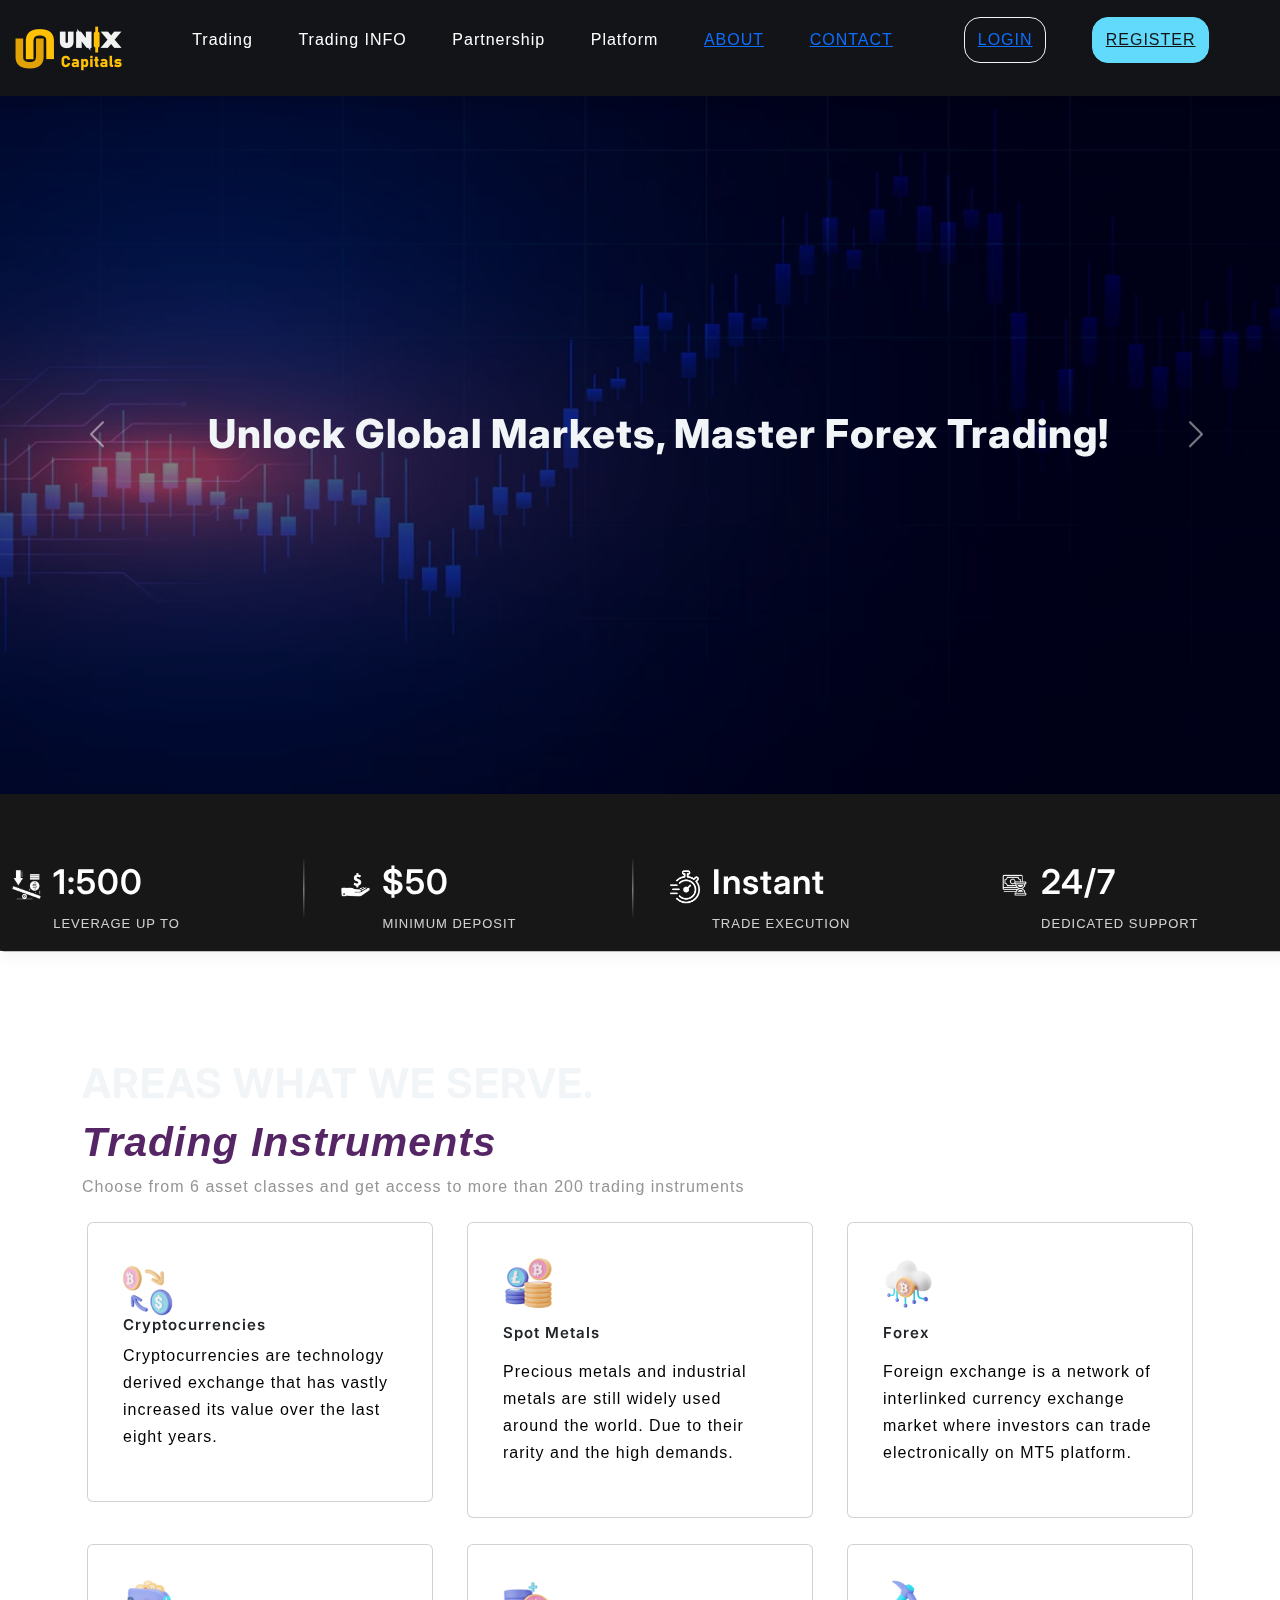
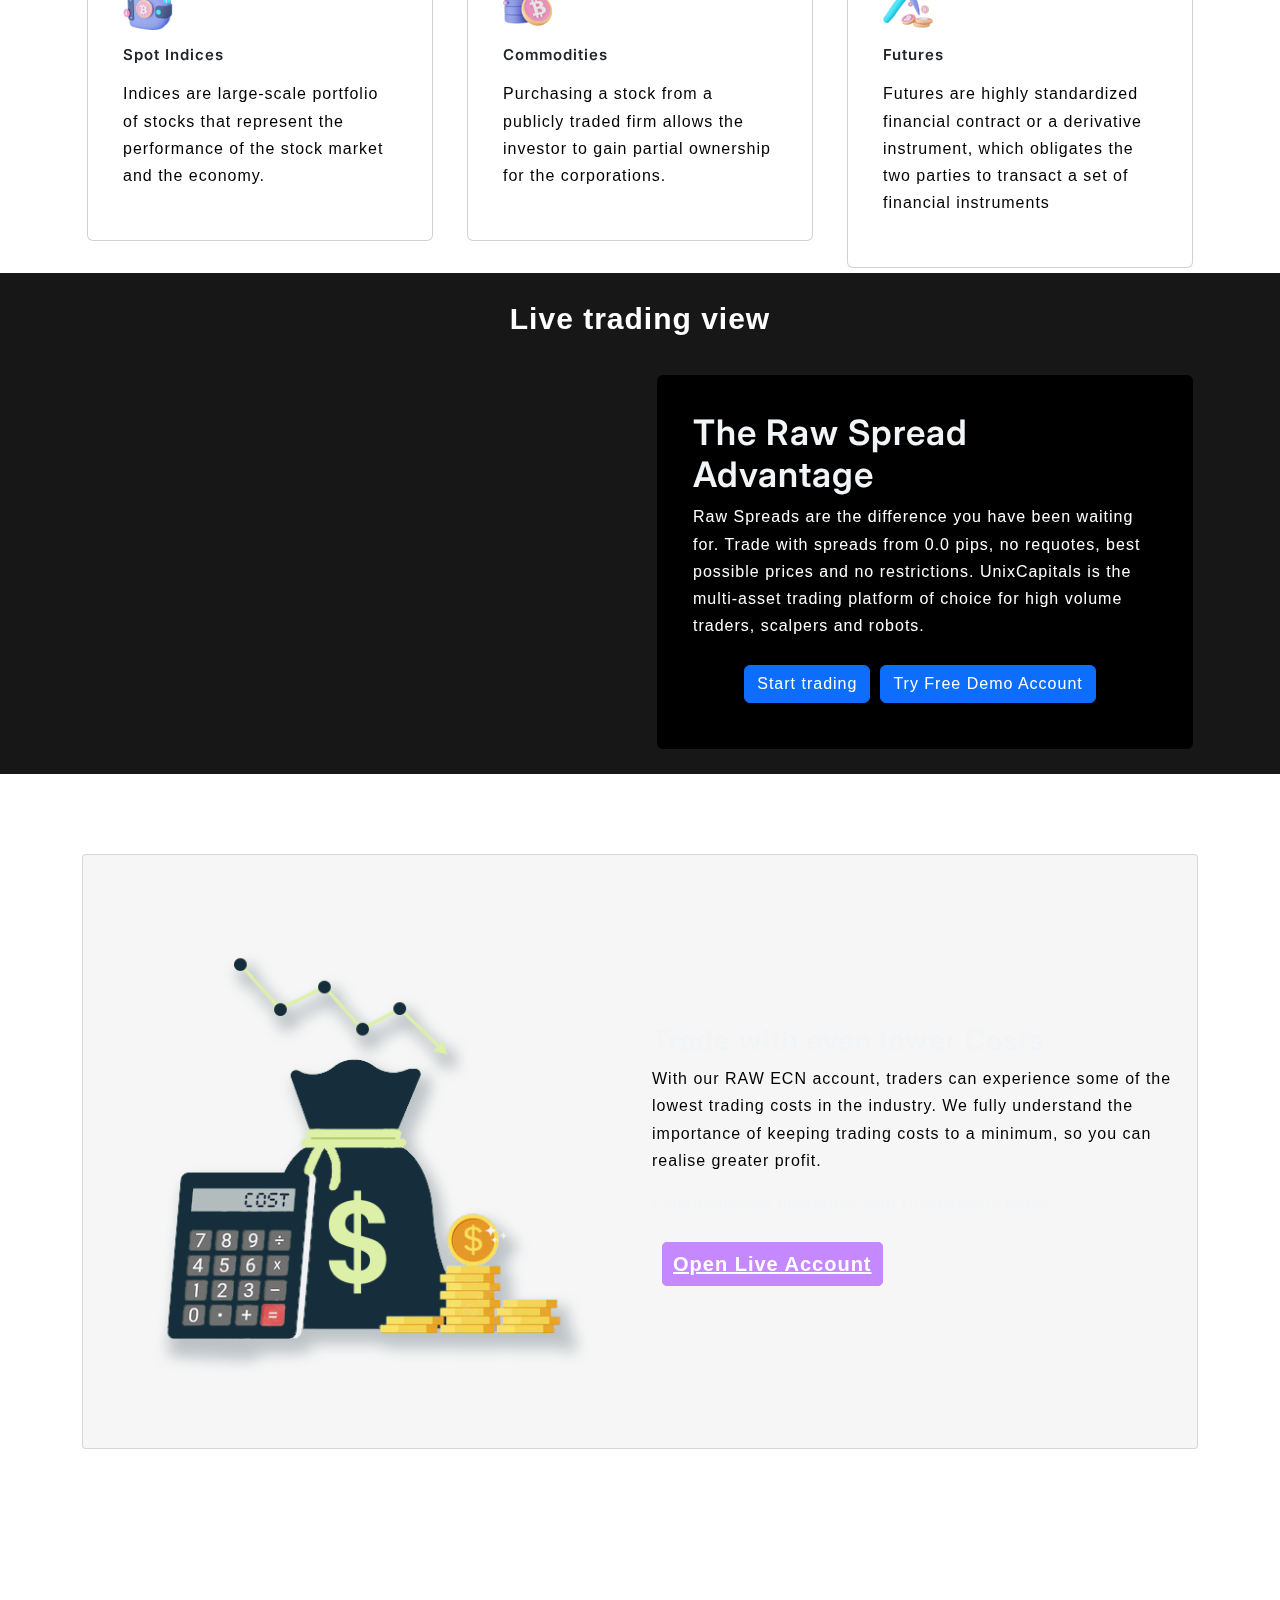
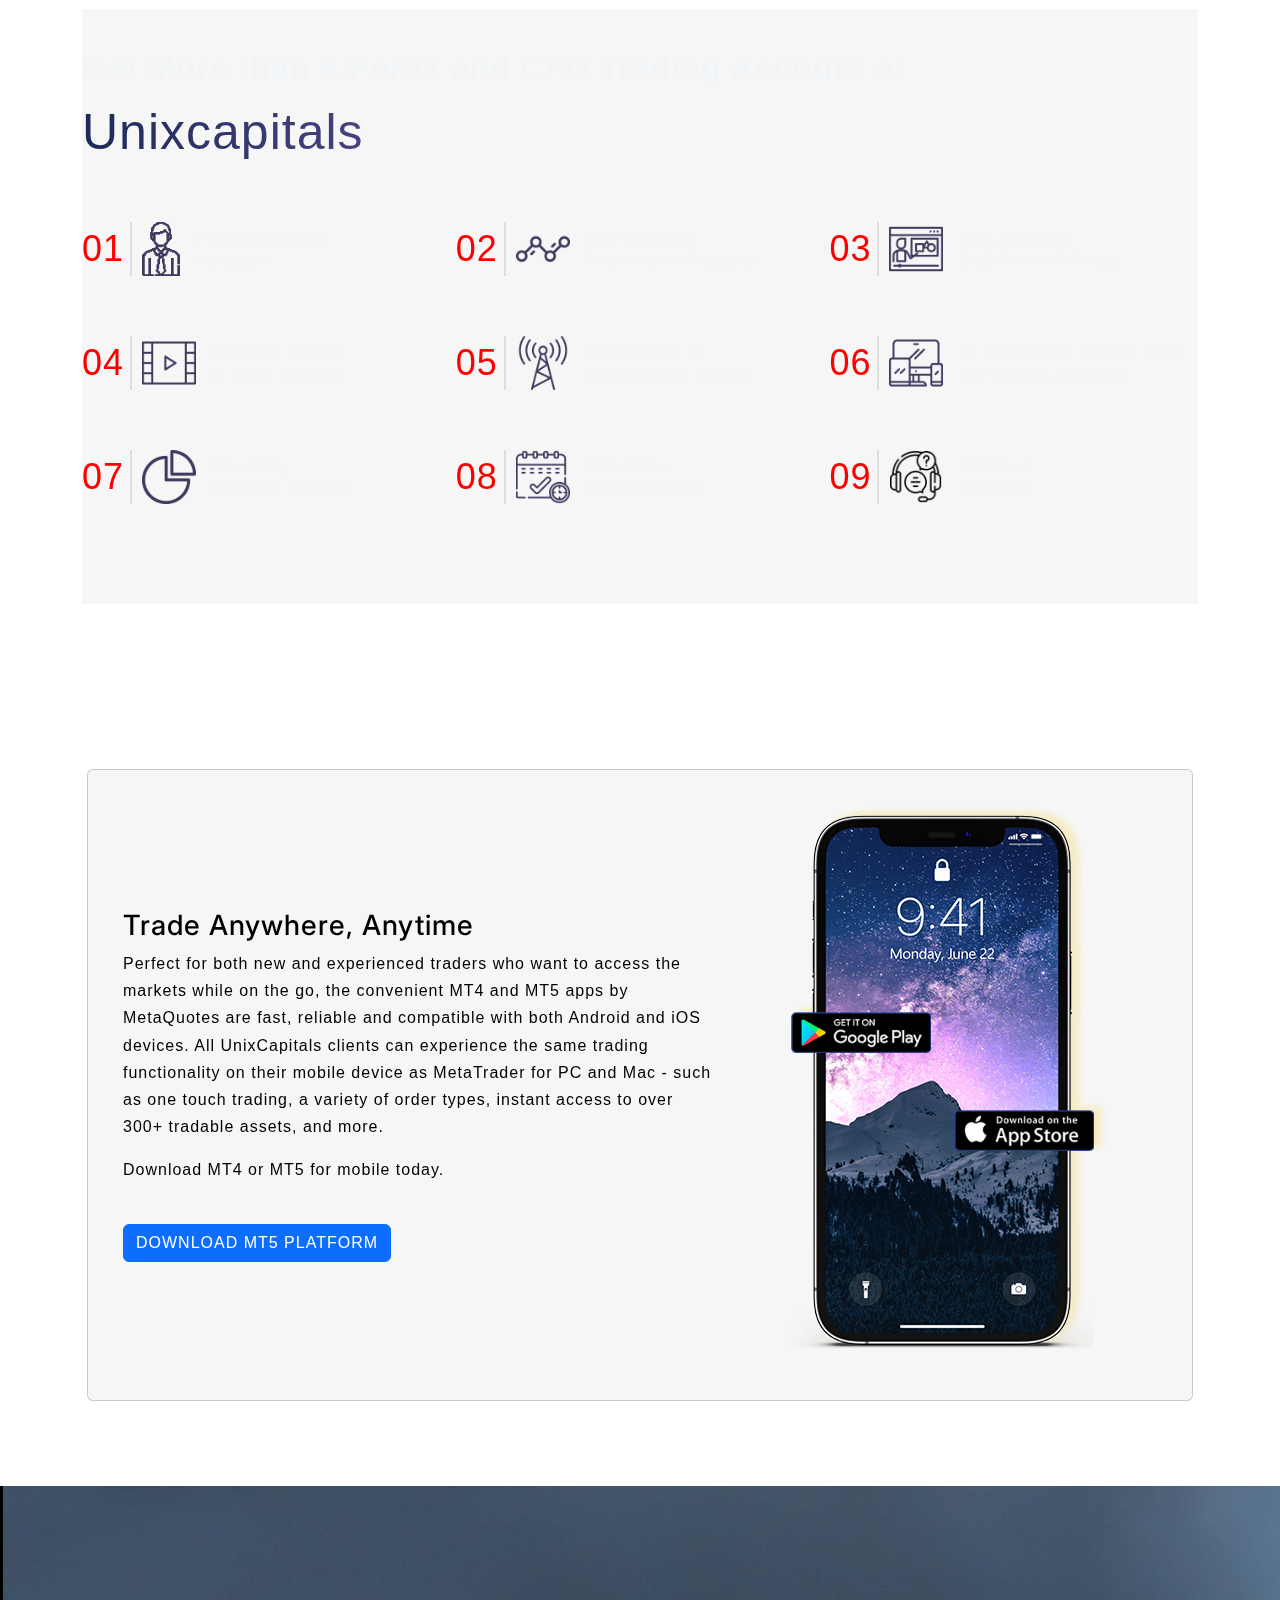
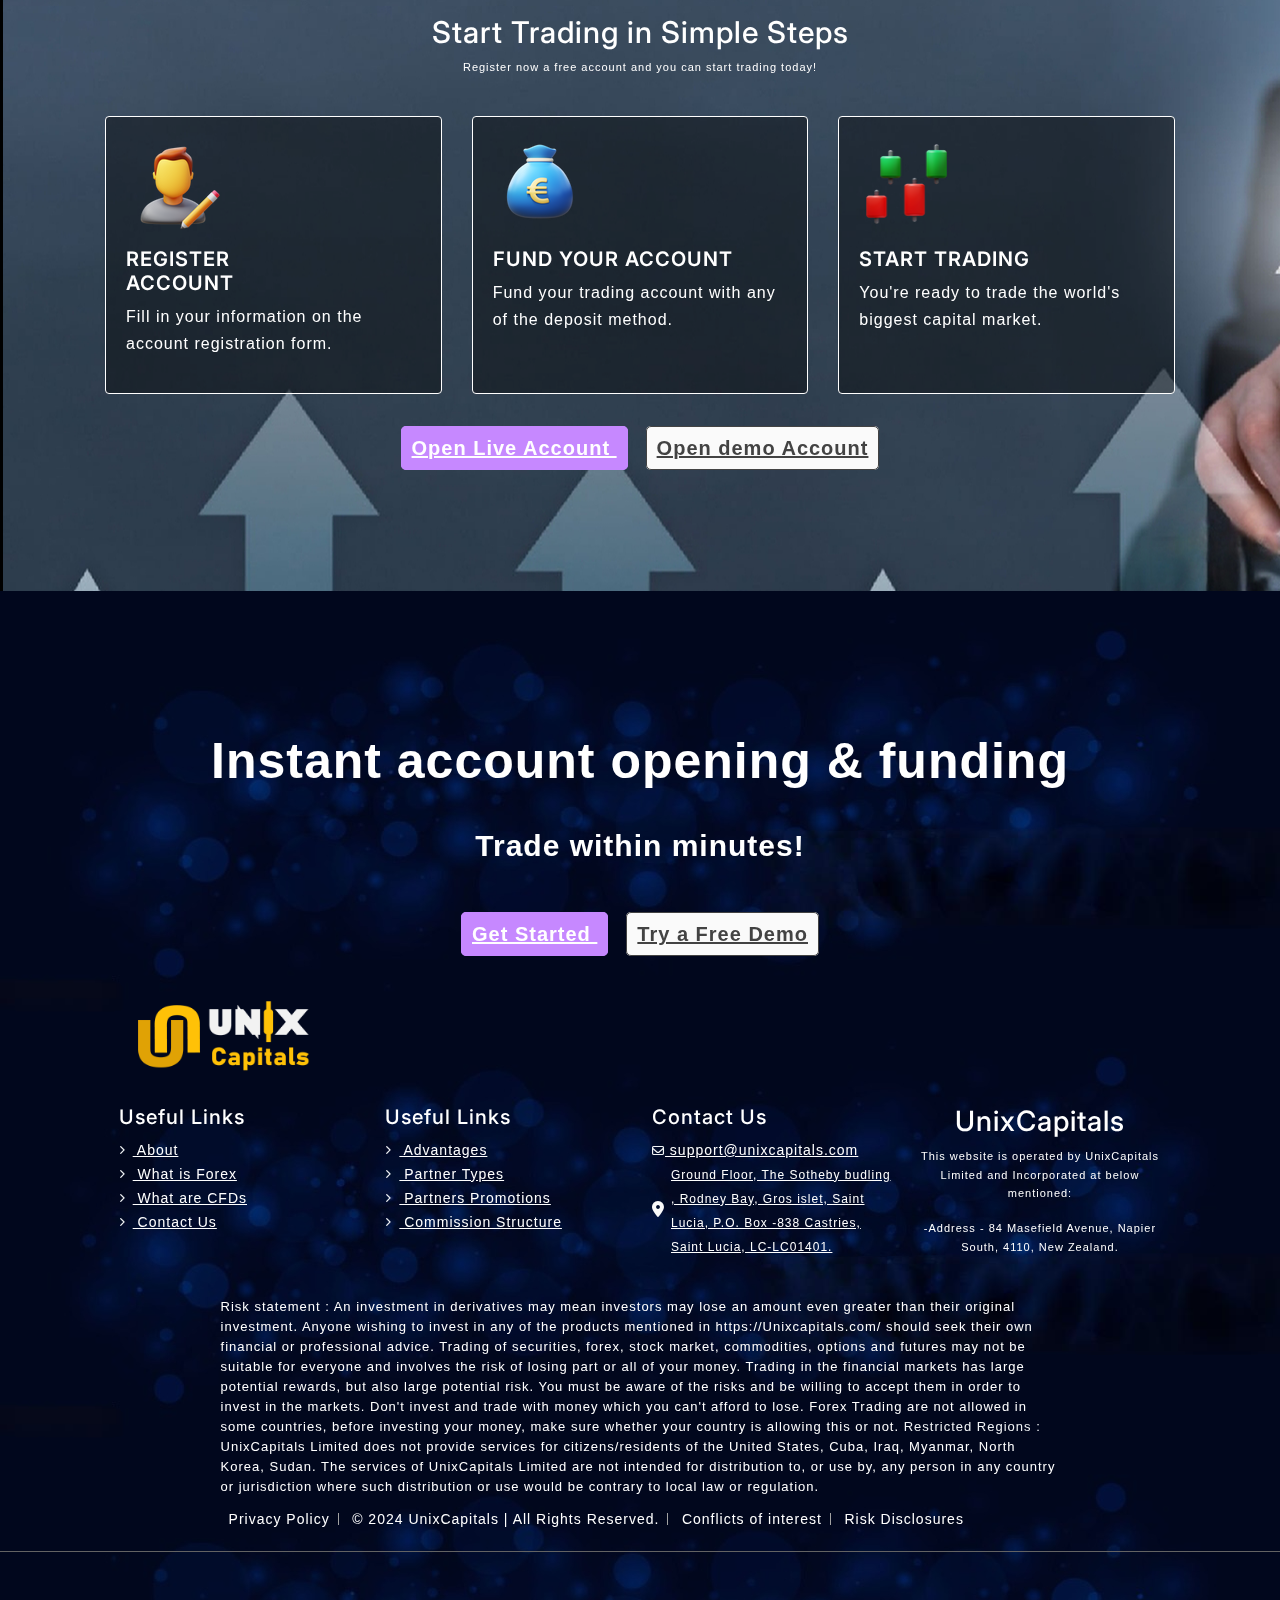
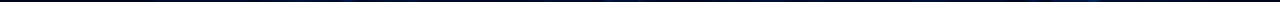
==== commit 30ef8ab8: "implemented suggested changes" ====
--- a/index.html
+++ b/index.html
@@ -49,9 +49,9 @@
    <section class="toppad hero">
 
 
-      <section class="blur-section">
+      <section class="blur-section" style="background-color: #171717;">
          <div class="" style="position: relative;">
-            <div id="slides" style="height: 90vh; z-index: 1;"></div>
+            <div id="slides" ></div>
             <div class="row banner-area-border">
                <div class="col-sm-3">
                   <div>
@@ -104,8 +104,8 @@
                                  <img src="images/easy-quick.png" class="w-100 mt-md-2 mt-4 pl-2">
                               </div>
                               <div class="col-md-10 col-10 pl-0">
-                                 <h3 class="fold-txt-1_mft hide">$50</h3>
-                                 <small class="fold-txt-2_mft">MINIMUM DEPOSIT</small>
+                                 <h3 class="fold-txt-1_mft hide">Instant</h3>
+                                 <small class="fold-txt-2_mft">TRADE EXECUTION</small>
 
                               </div>
 
--- a/css/style.css
+++ b/css/style.css
@@ -2977,4 +2977,14 @@
 
 #slides {
   padding-top: 6vh;
+  height: 90vh;
+  z-index: 1;
+}
+
+@media screen and (max-width: 800px){
+  #slides {
+    padding-top: 6vh;
+    height: 60vh;
+    z-index: 1;
+  }
 }